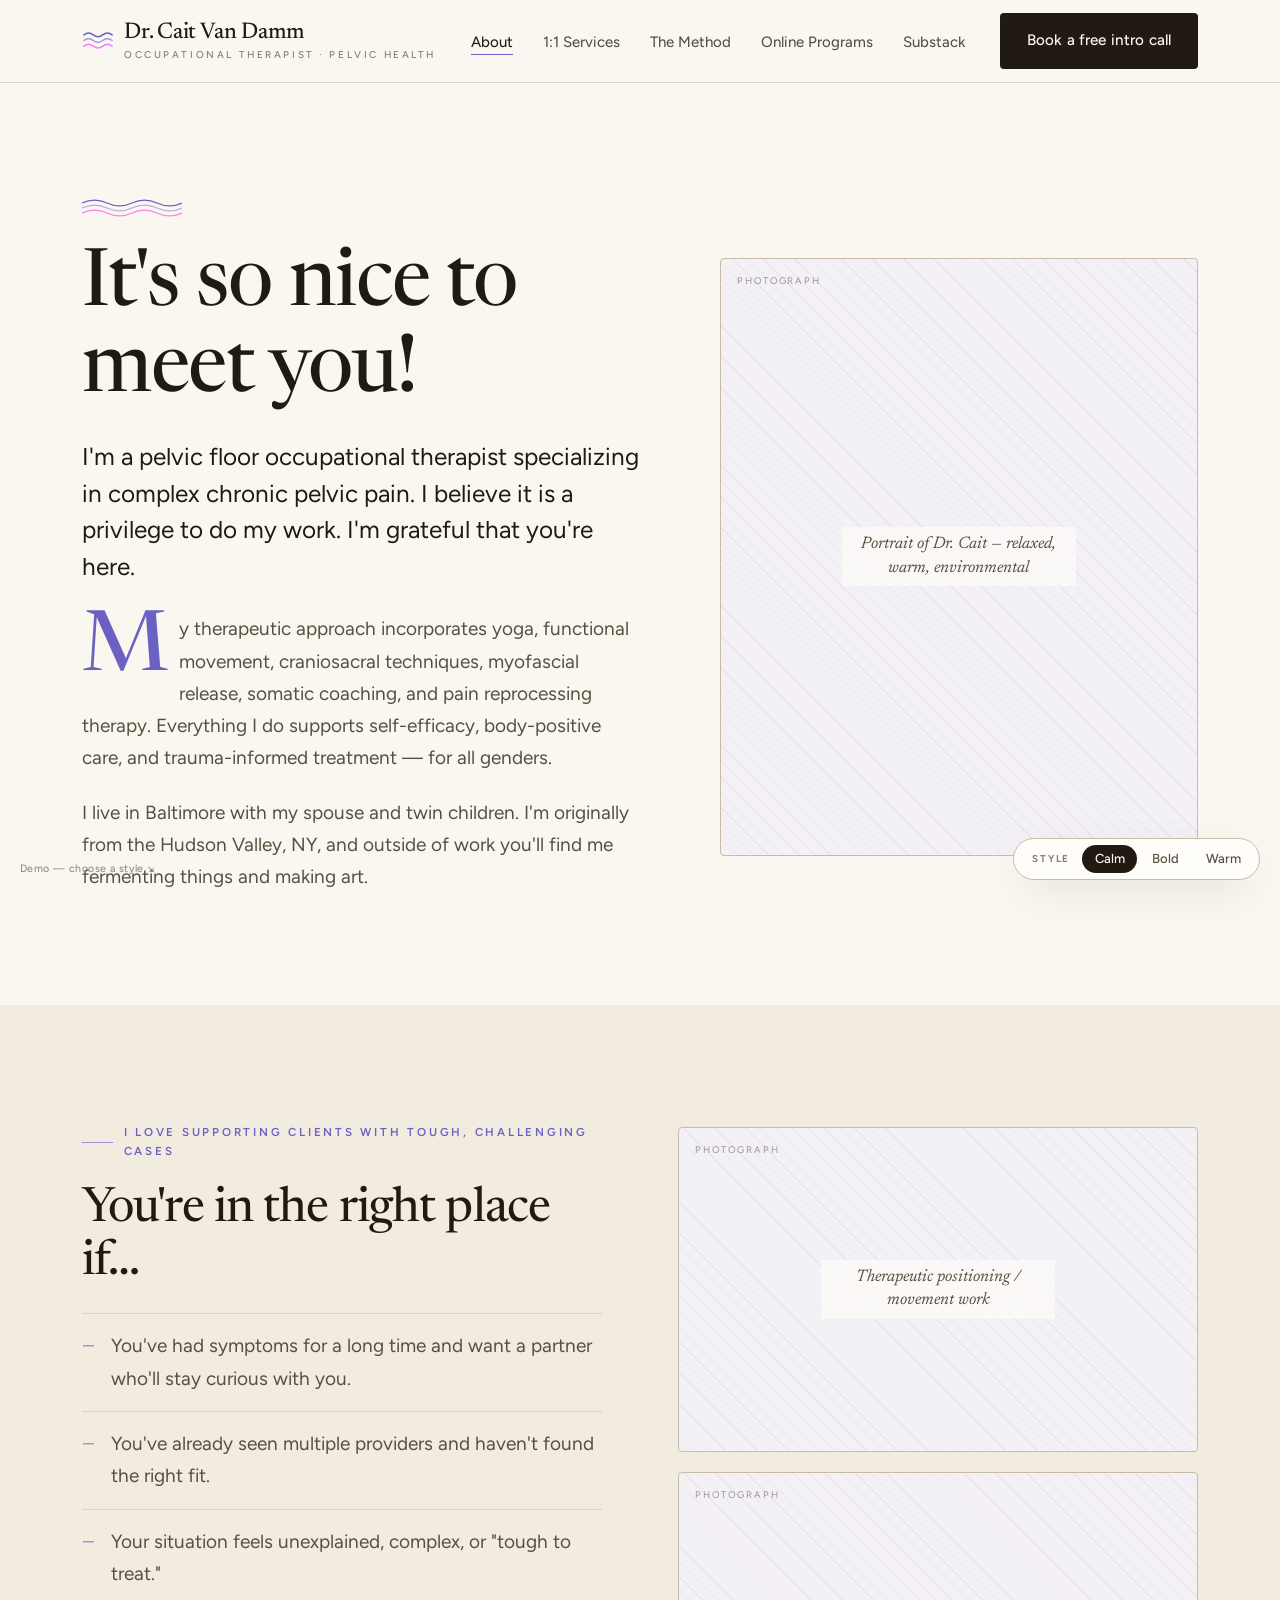
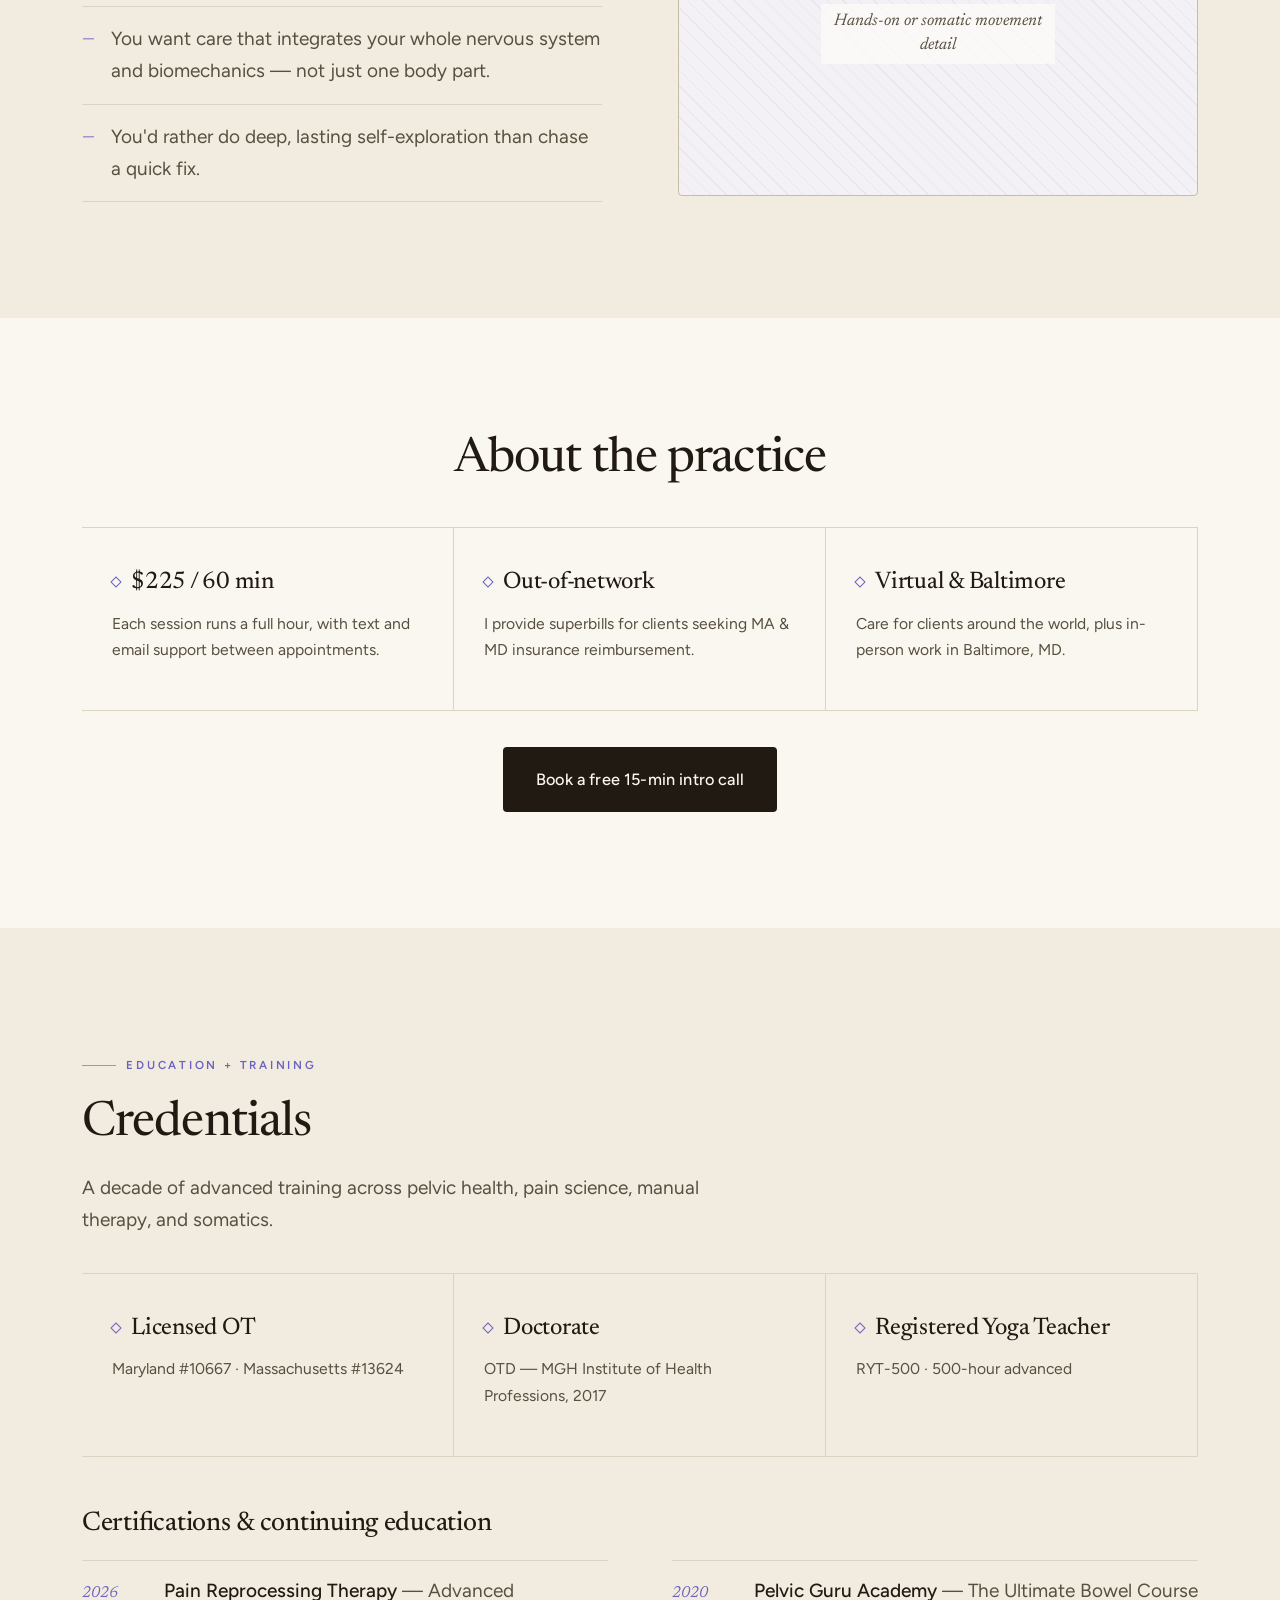
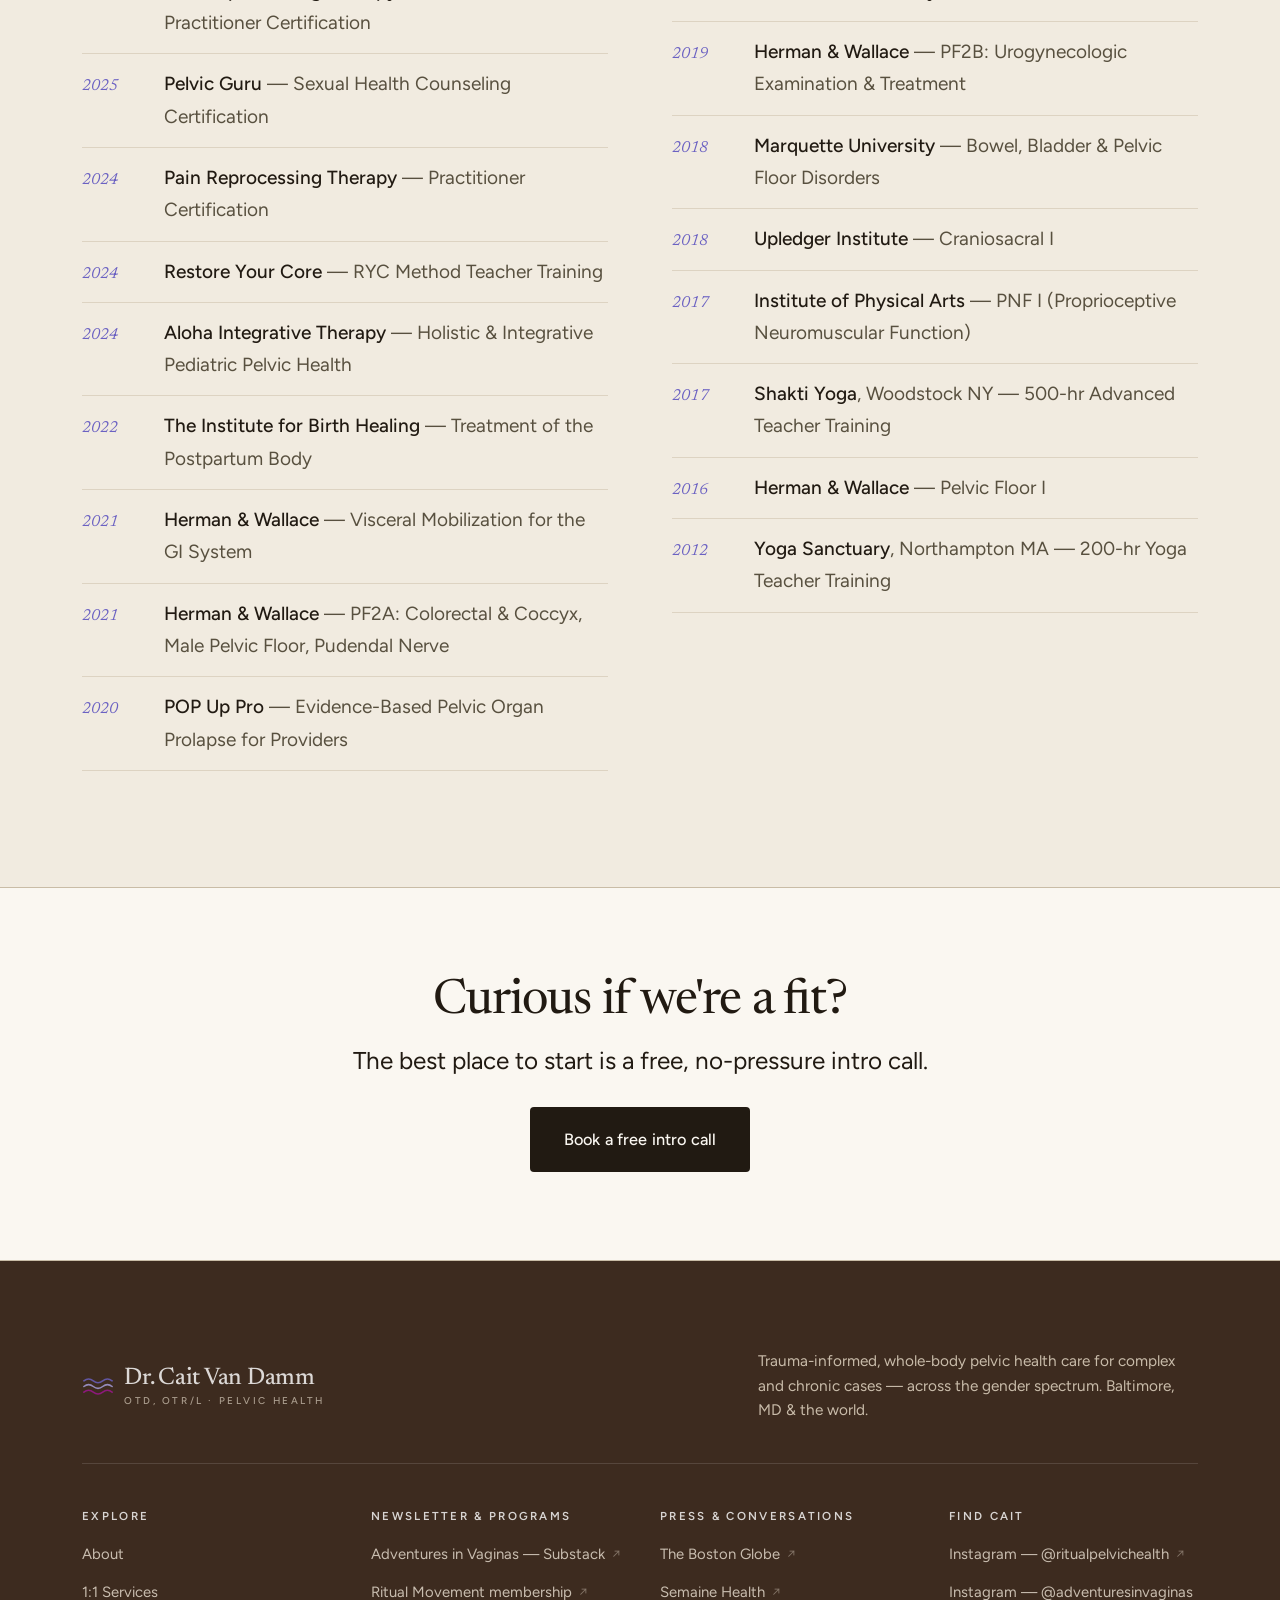
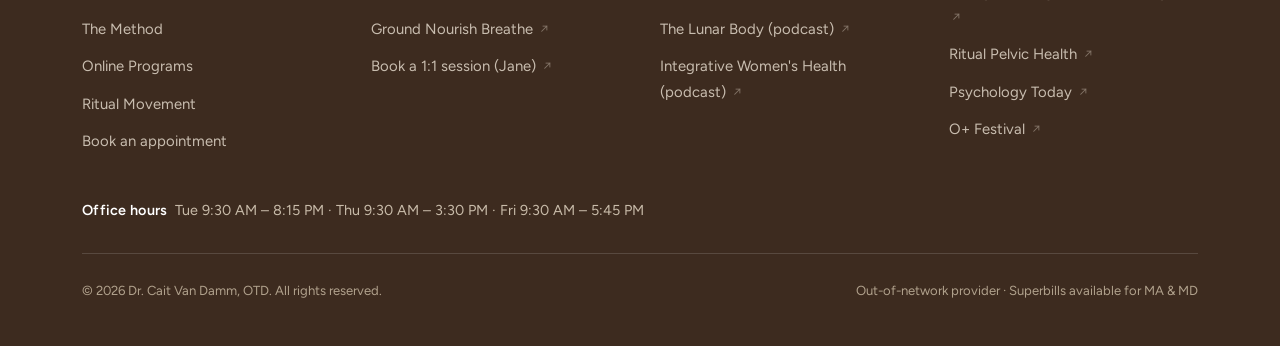
==== about.html @ 6af1cc9b "Press logos: drop tiles — transparent logos bare + bigger, bg logos as soft framed icons; crop IWHI " ====
<!doctype html>
<html lang="en">
<head>
<meta charset="utf-8" />
<meta name="viewport" content="width=device-width, initial-scale=1" />
<meta name="robots" content="noindex, nofollow" />
<title>About — Dr. Cait Van Damm, OT</title>
<meta name="description" content="Meet Dr. Cait Van Damm — a pelvic floor occupational therapist specializing in complex chronic pelvic pain. Education, training, credentials, and how she works." />
<link rel="preconnect" href="https://fonts.googleapis.com" />
<link rel="preconnect" href="https://fonts.gstatic.com" crossorigin />
<link href="https://fonts.googleapis.com/css2?family=Newsreader:ital,opsz,wght@0,6..72,400..600;1,6..72,400..500&family=Figtree:wght@400;500;600;700&display=swap" rel="stylesheet" />
<link rel="stylesheet" href="styles.css?v=20260611-8" />
<link rel="icon" href="mark.svg" type="image/svg+xml" />
<meta name="theme-color" content="#3115E5" />
<meta property="og:type" content="website" />
<meta property="og:site_name" content="Dr. Cait Van Damm, OT" />
<meta property="og:title" content="About — Dr. Cait Van Damm, OT" />
<meta property="og:description" content="Meet Dr. Cait Van Damm — a pelvic floor occupational therapist specializing in complex chronic pelvic pain. Education, training, credentials, and how she works." />
<meta name="twitter:card" content="summary" />
<meta name="twitter:title" content="About — Dr. Cait Van Damm, OT" />
<meta name="twitter:description" content="Meet Dr. Cait Van Damm — a pelvic floor occupational therapist specializing in complex chronic pelvic pain. Education, training, credentials, and how she works." />
</head>
<body data-theme="calm">

<header class="site-header">
  <div class="container">
    <nav class="nav" aria-label="Primary">
      <a class="brand" href="index.html"><svg class="brand-mark" viewBox="0 0 34 20" aria-hidden="true"><path d="M2 4 q5 -4 10 0 t10 0 t10 0" fill="none" stroke="var(--accent)" stroke-width="1.7" stroke-linecap="round"/><path d="M2 10 q5 -4 10 0 t10 0 t10 0" fill="none" stroke="var(--accent-soft)" stroke-width="1.7" stroke-linecap="round"/><path d="M2 16 q5 -4 10 0 t10 0 t10 0" fill="none" stroke="#ff00ff" stroke-opacity=".5" stroke-width="1.7" stroke-linecap="round"/></svg><span class="brand-text"><b>Dr. Cait Van Damm</b><span>Occupational Therapist · Pelvic Health</span></span></a>
      <ul class="nav-links">
        <li><a href="about.html" aria-current="page">About</a></li>
        <li><a href="services.html">1:1 Services</a></li>
        <li><a href="embodied-resilience.html">The Method</a></li>
        <li><a href="programs.html">Online Programs</a></li>
        <li><a href="https://pelvichealth.substack.com" target="_blank" rel="noopener">Substack</a></li>
      </ul>
      <div class="nav-cta"><a class="btn btn--primary" href="book.html">Book a free intro call</a></div>
      <button class="nav-toggle" aria-label="Menu" aria-expanded="false"><span></span><span></span><span></span></button>
    </nav>
  </div>
  <div class="mobile-menu"><ul>
    <li><a href="about.html">About</a></li>
    <li><a href="services.html">1:1 Services</a></li>
    <li><a href="embodied-resilience.html">The Method</a></li>
    <li><a href="programs.html">Online Programs</a></li>
    <li><a href="ritual-movement.html">Ritual Movement</a></li>
    <li><a href="https://pelvichealth.substack.com" target="_blank" rel="noopener">Adventures in Vaginas</a></li>
  </ul><a class="btn btn--primary" href="book.html">Book a free intro call</a></div>
</header>

<!-- INTRO -->
<section class="hero">
  <div class="container hero-grid">
    <div class="reveal in">
      <svg class="wave" viewBox="0 0 120 24" aria-hidden="true">
        <path class="w1" d="M0 6 q15 -7 30 0 t30 0 t30 0 t30 0"/>
        <path class="w2" d="M0 12 q15 -7 30 0 t30 0 t30 0 t30 0"/>
        <path class="w3" d="M0 18 q15 -7 30 0 t30 0 t30 0 t30 0"/>
      </svg>
      <h1>It's so nice to meet you!</h1>
      <p class="lead">I'm a pelvic floor occupational therapist specializing in complex chronic pelvic pain. I believe it is a privilege to do my work. I'm grateful that you're here.</p>
      <p class="dropcap">My therapeutic approach incorporates yoga, functional movement, craniosacral techniques, myofascial release, somatic coaching, and pain reprocessing therapy. Everything I do supports self-efficacy, body-positive care, and trauma-informed treatment — for all genders.</p>
      <p>I live in Baltimore with my spouse and twin children. I'm originally from the Hudson Valley, NY, and outside of work you'll find me fermenting things and making art.</p>
    </div>
    <div class="reveal in"><div class="ph ph--portrait"><span>Portrait of Dr. Cait — relaxed, warm, environmental</span></div></div>
  </div>
</section>

<!-- RIGHT PLACE IF -->
<section class="section section--alt">
  <div class="container split">
    <div class="reveal">
      <p class="eyebrow">I love supporting clients with tough, challenging cases</p>
      <h2>You're in the right place if…</h2>
      <ul class="checklist" style="margin-top:24px">
        <li>You've had symptoms for a long time and want a partner who'll stay curious with you.</li>
        <li>You've already seen multiple providers and haven't found the right fit.</li>
        <li>Your situation feels unexplained, complex, or "tough to treat."</li>
        <li>You want care that integrates your whole nervous system and biomechanics — not just one body part.</li>
        <li>You'd rather do deep, lasting self-exploration than chase a quick fix.</li>
      </ul>
    </div>
    <div class="reveal" style="display:grid;gap:20px">
      <div class="split-media"><div class="ph ph--wide"><span>Therapeutic positioning / movement work</span></div></div>
      <div class="split-media"><div class="ph ph--wide"><span>Hands-on or somatic movement detail</span></div></div>
    </div>
  </div>
</section>

<!-- PRACTICE DETAILS -->
<section class="section">
  <div class="container">
    <div class="center reveal"><h2>About the practice</h2></div>
    <div class="detail-band" style="margin-top:40px">
      <div class="item reveal"><b>$225 / 60 min</b><p>Each session runs a full hour, with text and email support between appointments.</p></div>
      <div class="item reveal"><b>Out-of-network</b><p>I provide superbills for clients seeking MA &amp; MD insurance reimbursement.</p></div>
      <div class="item reveal"><b>Virtual &amp; Baltimore</b><p>Care for clients around the world, plus in-person work in Baltimore, MD.</p></div>
    </div>
    <div class="center" style="margin-top:36px">
      <a class="btn btn--primary btn--lg" href="book.html">Book a free 15-min intro call</a>
    </div>
  </div>
</section>

<!-- CREDENTIALS -->
<section class="section section--alt">
  <div class="container">
    <div class="reveal" style="max-width:680px;margin-bottom:36px">
      <p class="eyebrow">Education + Training</p>
      <h2>Credentials</h2>
      <p class="measure">A decade of advanced training across pelvic health, pain science, manual therapy, and somatics.</p>
    </div>
    <div class="detail-band reveal" style="margin-bottom:52px">
      <div class="item"><b>Licensed OT</b><p>Maryland #10667 · Massachusetts #13624</p></div>
      <div class="item"><b>Doctorate</b><p>OTD — MGH Institute of Health Professions, 2017</p></div>
      <div class="item"><b>Registered Yoga Teacher</b><p>RYT-500 · 500-hour advanced</p></div>
    </div>
    <h3 class="reveal" style="margin-bottom:22px">Certifications &amp; continuing education</h3>
    <div class="creds-grid reveal">
      <ul class="creds">
        <li><span class="yr">2026</span> <span><b>Pain Reprocessing Therapy</b> — Advanced Practitioner Certification</span></li>
        <li><span class="yr">2025</span> <span><b>Pelvic Guru</b> — Sexual Health Counseling Certification</span></li>
        <li><span class="yr">2024</span> <span><b>Pain Reprocessing Therapy</b> — Practitioner Certification</span></li>
        <li><span class="yr">2024</span> <span><b>Restore Your Core</b> — RYC Method Teacher Training</span></li>
        <li><span class="yr">2024</span> <span><b>Aloha Integrative Therapy</b> — Holistic &amp; Integrative Pediatric Pelvic Health</span></li>
        <li><span class="yr">2022</span> <span><b>The Institute for Birth Healing</b> — Treatment of the Postpartum Body</span></li>
        <li><span class="yr">2021</span> <span><b>Herman &amp; Wallace</b> — Visceral Mobilization for the GI System</span></li>
        <li><span class="yr">2021</span> <span><b>Herman &amp; Wallace</b> — PF2A: Colorectal &amp; Coccyx, Male Pelvic Floor, Pudendal Nerve</span></li>
        <li><span class="yr">2020</span> <span><b>POP Up Pro</b> — Evidence-Based Pelvic Organ Prolapse for Providers</span></li>
      </ul>
      <ul class="creds">
        <li><span class="yr">2020</span> <span><b>Pelvic Guru Academy</b> — The Ultimate Bowel Course</span></li>
        <li><span class="yr">2019</span> <span><b>Herman &amp; Wallace</b> — PF2B: Urogynecologic Examination &amp; Treatment</span></li>
        <li><span class="yr">2018</span> <span><b>Marquette University</b> — Bowel, Bladder &amp; Pelvic Floor Disorders</span></li>
        <li><span class="yr">2018</span> <span><b>Upledger Institute</b> — Craniosacral I</span></li>
        <li><span class="yr">2017</span> <span><b>Institute of Physical Arts</b> — PNF I (Proprioceptive Neuromuscular Function)</span></li>
        <li><span class="yr">2017</span> <span><b>Shakti Yoga</b>, Woodstock NY — 500-hr Advanced Teacher Training</span></li>
        <li><span class="yr">2016</span> <span><b>Herman &amp; Wallace</b> — Pelvic Floor I</span></li>
        <li><span class="yr">2012</span> <span><b>Yoga Sanctuary</b>, Northampton MA — 200-hr Yoga Teacher Training</span></li>
      </ul>
    </div>
  </div>
</section>

<section class="cta-band reveal">
  <div class="container center">
    <h2>Curious if we're a fit?</h2>
    <p class="lead measure" style="margin-inline:auto">The best place to start is a free, no-pressure intro call.</p>
    <div class="btn-row" style="justify-content:center;margin-top:8px"><a class="btn btn--primary btn--lg" href="book.html">Book a free intro call</a></div>
  </div>
</section>

<footer class="site-footer">
  <div class="container">
    <div class="footer-head">
      <a class="brand" href="index.html"><svg class="brand-mark" viewBox="0 0 34 20" aria-hidden="true"><path d="M2 4 q5 -4 10 0 t10 0 t10 0" fill="none" stroke="var(--accent)" stroke-width="1.7" stroke-linecap="round"/><path d="M2 10 q5 -4 10 0 t10 0 t10 0" fill="none" stroke="var(--accent-soft)" stroke-width="1.7" stroke-linecap="round"/><path d="M2 16 q5 -4 10 0 t10 0 t10 0" fill="none" stroke="#ff00ff" stroke-opacity=".5" stroke-width="1.7" stroke-linecap="round"/></svg><span class="brand-text"><b>Dr. Cait Van Damm</b><span>OTD, OTR/L · Pelvic Health</span></span></a>
      <p class="footer-tag">Trauma-informed, whole-body pelvic health care for complex and chronic cases — across the gender spectrum. Baltimore, MD &amp; the world.</p>
    </div>
    <div class="footer-links">
      <div>
        <h4>Explore</h4>
        <ul>
          <li><a href="about.html">About</a></li>
          <li><a href="services.html">1:1 Services</a></li>
          <li><a href="embodied-resilience.html">The Method</a></li>
          <li><a href="programs.html">Online Programs</a></li>
          <li><a href="ritual-movement.html">Ritual Movement</a></li>
          <li><a href="book.html">Book an appointment</a></li>
        </ul>
      </div>
      <div>
        <h4>Newsletter &amp; Programs</h4>
        <ul>
          <li><a href="https://pelvichealth.substack.com" target="_blank" rel="noopener">Adventures in Vaginas — Substack <span class="ext">&#8599;</span></a></li>
          <li><a href="https://tidal-work.vercel.app" target="_blank" rel="noopener">Ritual Movement membership <span class="ext">&#8599;</span></a></li>
          <li><a href="https://community.groundnourishbreathe.com" target="_blank" rel="noopener">Ground Nourish Breathe <span class="ext">&#8599;</span></a></li>
          <li><a href="https://ritualpelvichealth.janeapp.com" target="_blank" rel="noopener">Book a 1:1 session (Jane) <span class="ext">&#8599;</span></a></li>
        </ul>
      </div>
      <div>
        <h4>Press &amp; Conversations</h4>
        <ul>
          <li><a href="https://www.bostonglobe.com/2023/08/11/lifestyle/leaking-secret-sometimes-its-hard-be-woman/" target="_blank" rel="noopener">The Boston Globe <span class="ext">&#8599;</span></a></li>
          <li><a href="https://www.semainehealth.com/blogs/science/tete-a-tete-with-dr-cait-van-damm" target="_blank" rel="noopener">Semaine Health <span class="ext">&#8599;</span></a></li>
          <li><a href="https://podcasts.apple.com/us/podcast/pelvic-health-with-dr-cait-van-damm/id1547996664?i=1000583938826" target="_blank" rel="noopener">The Lunar Body (podcast) <span class="ext">&#8599;</span></a></li>
          <li><a href="https://integrativewomenshealthinstitute.com/what-gets-missed-for-chronic-illness-healing-how-simple-unsexy-tools-create-sustainable-recovery-with-robin-randisi-cait-van-damm/" target="_blank" rel="noopener">Integrative Women&#39;s Health (podcast) <span class="ext">&#8599;</span></a></li>
        </ul>
      </div>
      <div>
        <h4>Find Cait</h4>
        <ul>
          <li><a href="https://www.instagram.com/ritualpelvichealth/" target="_blank" rel="noopener">Instagram — @ritualpelvichealth <span class="ext">&#8599;</span></a></li>
          <li><a href="https://instagram.com/adventuresinvaginas/" target="_blank" rel="noopener">Instagram — @adventuresinvaginas <span class="ext">&#8599;</span></a></li>
          <li><a href="https://www.ritualpelvichealth.com" target="_blank" rel="noopener">Ritual Pelvic Health <span class="ext">&#8599;</span></a></li>
          <li><a href="https://www.psychologytoday.com/us/therapists/cait-van-damm-baltimore-md/1573245" target="_blank" rel="noopener">Psychology Today <span class="ext">&#8599;</span></a></li>
          <li><a href="https://opositivefestival.org/alumnus/cait-van-damm/" target="_blank" rel="noopener">O+ Festival <span class="ext">&#8599;</span></a></li>
        </ul>
      </div>
    </div>
    <div class="footer-meta">
      <span><b>Office hours</b> &nbsp;Tue 9:30 AM – 8:15 PM · Thu 9:30 AM – 3:30 PM · Fri 9:30 AM – 5:45 PM</span>
    </div>
    <div class="footer-bottom">
      <span>© 2026 Dr. Cait Van Damm, OTD. All rights reserved.</span>
      <span>Out-of-network provider · Superbills available for MA &amp; MD</span>
    </div>
  </div>
</footer>


<div class="stamp">Demo — choose a style ↘</div>
<script src="app.js"></script>
</body>
</html>
---- styles.css ----
@charset "UTF-8";
/* ============================================================================
   Dr. Cait Van Damm — site styles
   Design intent: editorial, earnest, hand-set. Print-magazine bones, not a SaaS
   template. Lots of air, hairline rules, real type, restrained color. Newsreader
   (display) + Figtree (text). Photography is treated as photography, not chrome.
   Three considered directions via body[data-theme="calm|bold|warm"].
   ========================================================================== */

/* ---- Tokens (default = CALM) -------------------------------------------- */
:root {
  --cream:      #FAF7F1;
  --cream-2:    #F1EBE0;
  --sand:       #EDE8DF;
  --taupe:      #C4B8A8;
  --stone:      #8C7D6E;
  --bark:       #3D2B1F;
  --ink:        #211a12;
  --periwinkle: #A8A0DE;
  --indigo:     #3115E5;
  --sage:       #8E998E;

  --bg:          var(--cream);
  --bg-alt:      var(--cream-2);
  --surface:     #FFFDFA;
  --text:        var(--ink);
  --text-soft:   #58503f;
  --line:        #DDD3C2;       /* hairline */
  --line-strong: #C9BCA6;
  --accent:      #6B61C2;       /* periwinkle, darkened for type contrast */
  --accent-soft: var(--periwinkle);
  --primary:     var(--ink);    /* buttons are quiet ink, not loud brand color */
  --primary-ink: #FAF7F1;

  --serif: "Newsreader", Georgia, "Times New Roman", serif;
  --sans:  "Figtree", -apple-system, BlinkMacSystemFont, "Segoe UI", sans-serif;

  --maxw:        1180px;
  --measure:     66ch;
  --radius:      4px;            /* restrained, not bubbly */
  --section-pad: 116px;
  --hero-wt:     430;
}

/* ---- BOLD: indigo, confident, architectural ----------------------------- */
body[data-theme="bold"] {
  --bg:          #FCFBFF;
  --bg-alt:      #ECE9FA;
  --surface:     #FFFFFF;
  --text:        #15102E;
  --text-soft:   #443E66;
  --line:        #D8D3F0;
  --line-strong: #BfB8E8;
  --accent:      var(--indigo);
  --accent-soft: var(--periwinkle);
  --primary:     var(--indigo);
  --primary-ink: #FFFFFF;
  --radius:      2px;
  --hero-wt:     520;
  --section-pad: 124px;
}

/* ---- WARM: clay + sand, soft, handmade ---------------------------------- */
body[data-theme="warm"] {
  --bg:          #F4EDE1;
  --bg-alt:      #EBE0CE;
  --surface:     #FBF6EC;
  --text:        #2C2013;
  --text-soft:   #6A5A45;
  --line:        #DFD0B6;
  --line-strong: #CDB893;
  --accent:      #A65A28;       /* terracotta */
  --accent-soft: #C98A52;
  --primary:     var(--bark);
  --primary-ink: #FBF3E6;
  --radius:      10px;
  --hero-wt:     430;
  --section-pad: 108px;
}

/* ---- Base --------------------------------------------------------------- */
*, *::before, *::after { box-sizing: border-box; }
html { -webkit-text-size-adjust: 100%; scroll-behavior: smooth; }
body {
  margin: 0;
  font-family: var(--sans);
  color: var(--text);
  background: var(--bg);
  font-size: 19px;
  line-height: 1.7;
  font-weight: 400;
  -webkit-font-smoothing: antialiased;
  text-rendering: optimizeLegibility;
  font-feature-settings: "kern" 1, "liga" 1;
  transition: background .5s ease, color .5s ease;
}
img { max-width: 100%; display: block; }
a { color: inherit; }
::selection { background: var(--accent-soft); color: #1a1208; }

h1, h2, h3, h4 {
  font-family: var(--serif);
  font-weight: var(--hero-wt);
  line-height: 1.08;
  letter-spacing: -.018em;
  margin: 0 0 .45em;
  color: var(--text);
  font-optical-sizing: auto;
}
h1 { font-size: clamp(2.7rem, 6.2vw, 5rem); }
h2 { font-size: clamp(2rem, 3.8vw, 3.1rem); }
h3 { font-size: clamp(1.35rem, 2.1vw, 1.7rem); font-weight: 460; letter-spacing: -.01em; }
p { margin: 0 0 1.15em; color: var(--text-soft); }
strong { font-weight: 600; color: var(--text); }
em { font-style: italic; }

.container { max-width: var(--maxw); margin: 0 auto; padding: 0 32px; }
.container--narrow { max-width: 880px; }
.section { padding: var(--section-pad) 0; }
.section--alt { background: var(--bg-alt); }
.section--hairline { border-top: 1px solid var(--line); }
.lead { font-size: clamp(1.25rem, 1.9vw, 1.55rem); line-height: 1.5; color: var(--text); font-weight: 400; }
.lead--serif { font-family: var(--serif); font-weight: 420; letter-spacing: -.01em; }
.measure { max-width: var(--measure); }
.center { text-align: center; }
.center .measure, .measure.mx { margin-left: auto; margin-right: auto; }

/* ---- Editorial eyebrow: small caps + leading rule ----------------------- */
.eyebrow {
  font-family: var(--sans);
  font-size: .72rem;
  font-weight: 600;
  letter-spacing: .24em;
  text-transform: uppercase;
  color: var(--accent);
  display: inline-flex;
  align-items: center;
  gap: .9em;
  margin: 0 0 1.4rem;
}
.eyebrow::before { content: ""; width: 34px; height: 1px; background: currentColor; opacity: .65; }
.center .eyebrow { justify-content: center; }

/* ---- Section index number (01 / 02) ------------------------------------- */
.idx { font-family: var(--serif); font-style: italic; font-size: 1.05rem; color: var(--accent); letter-spacing: 0; }

/* ---- Links + buttons (text-forward, considered) ------------------------- */
.link-arrow {
  display: inline-flex; align-items: baseline; gap: .45em;
  font-family: var(--sans); font-weight: 500; font-size: 1rem;
  color: var(--text); text-decoration: none;
  border-bottom: 1px solid var(--line-strong);
  padding-bottom: 2px; transition: border-color .25s ease, color .25s ease, gap .25s ease;
}
.link-arrow:hover { color: var(--accent); border-color: var(--accent); gap: .7em; }
.link-arrow .ar { font-family: var(--serif); }

.btn {
  display: inline-flex; align-items: center; gap: .6em;
  font-family: var(--sans); font-weight: 500; font-size: .95rem;
  letter-spacing: .01em;
  padding: .95em 1.7em; border-radius: var(--radius);
  border: 1px solid transparent; cursor: pointer; text-decoration: none;
  transition: background .25s ease, color .25s ease, border-color .25s ease, transform .25s ease;
}
.btn--primary { background: var(--primary); color: var(--primary-ink); }
.btn--primary:hover { transform: translateY(-1px); background: color-mix(in srgb, var(--primary) 88%, #000); }
.btn--ghost { background: transparent; color: var(--text); border-color: var(--line-strong); }
.btn--ghost:hover { border-color: var(--text); }
.btn--lg { font-size: 1.02rem; padding: 1.08em 2em; }
.btn-row { display: flex; flex-wrap: wrap; gap: 22px; align-items: center; }

/* ---- Header / nav ------------------------------------------------------- */
.site-header { position: sticky; top: 0; z-index: 50; background: color-mix(in srgb, var(--bg) 90%, transparent); backdrop-filter: saturate(1.2) blur(12px); border-bottom: 1px solid var(--line); }
.nav { display: flex; align-items: center; justify-content: space-between; height: 82px; }
.brand { display: flex; align-items: center; gap: 10px; line-height: 1; text-decoration: none; color: var(--text); }
.brand-mark { width: 32px; height: 19px; flex: none; }
.brand-text { display: flex; flex-direction: column; line-height: 1; }
.brand-text b { font-family: var(--serif); font-size: 1.42rem; font-weight: 480; letter-spacing: -.01em; }
.brand-text > span { font-size: .62rem; letter-spacing: .26em; text-transform: uppercase; color: var(--stone); margin-top: 6px; font-weight: 500; }
.nav-links { display: flex; align-items: center; gap: 30px; list-style: none; margin: 0; padding: 0; }
.nav-links a { text-decoration: none; font-size: .94rem; font-weight: 450; color: var(--text-soft); transition: color .2s ease; white-space: nowrap; padding-bottom: 3px; border-bottom: 1px solid transparent; }
.nav-links a:hover { color: var(--text); }
.nav-links a[aria-current="page"] { color: var(--text); border-color: var(--accent); }
.nav-cta { display: flex; align-items: center; gap: 16px; }
.nav-toggle { display: none; background: none; border: 0; cursor: pointer; padding: 8px; }
.nav-toggle span { display: block; width: 24px; height: 1.5px; background: var(--text); margin: 6px 0; transition: .25s; }

/* ---- Hero --------------------------------------------------------------- */
.hero { padding: clamp(56px, 9vw, 120px) 0 clamp(48px, 7vw, 96px); }
.hero-grid { display: grid; grid-template-columns: 1.08fr .92fr; gap: clamp(40px, 6vw, 88px); align-items: center; }
.hero h1 { margin-bottom: .3em; }
.hero h1 em { color: var(--accent); }
.hero .lead { max-width: 42ch; }
.hero-rule { width: 56px; height: 1px; background: var(--line-strong); margin: 0 0 30px; }

/* ---- Photography treatment (NOT a gradient chip) ------------------------ */
.figure { margin: 0; }
.figure figcaption { font-family: var(--sans); font-size: .78rem; letter-spacing: .04em; color: var(--stone); margin-top: 12px; display: flex; gap: .6em; align-items: baseline; }
.figure figcaption::before { content: "\2191"; color: var(--accent); }
.ph {
  position: relative; display: grid; place-items: center; text-align: center;
  padding: 40px; min-height: 200px; overflow: hidden;
  background-color: color-mix(in srgb, var(--accent-soft) 14%, var(--surface));
  background-image: repeating-linear-gradient(45deg, color-mix(in srgb, var(--text) 5%, transparent) 0 1px, transparent 1px 11px);
  border: 1px solid var(--line-strong);
  border-radius: var(--radius);
}
.ph::after { content: "Photograph"; position: absolute; top: 14px; left: 16px; font-size: .6rem; letter-spacing: .2em; text-transform: uppercase; color: color-mix(in srgb, var(--text) 42%, transparent); }
.ph span { font-family: var(--serif); font-style: italic; font-size: 1.05rem; line-height: 1.4; color: var(--text-soft); max-width: 26ch; background: color-mix(in srgb, var(--surface) 70%, transparent); padding: 6px 10px; }
.ph--portrait { aspect-ratio: 4/5; }
.ph--tall { aspect-ratio: 3/4; }
.ph--wide { aspect-ratio: 16/10; }
.ph--bleed { aspect-ratio: 21/9; min-height: 240px; }
.ph--square { aspect-ratio: 1/1; }

/* ---- Editorial index (the three branches as a numbered list) ------------ */
.index { border-top: 1px solid var(--line); margin-top: 8px; }
.index-row {
  display: grid; grid-template-columns: 4rem 1.1fr 1.3fr auto; gap: clamp(20px, 4vw, 56px);
  align-items: baseline; padding: 40px 4px; border-bottom: 1px solid var(--line);
  text-decoration: none; color: var(--text); transition: background .3s ease, padding .3s ease;
}
.index-row:hover { background: color-mix(in srgb, var(--accent-soft) 9%, transparent); }
.index-row .n { font-family: var(--serif); font-style: italic; font-size: 1.6rem; color: var(--accent); }
.index-row h3 { margin: 0; }
.index-row p { margin: 0; font-size: 1rem; }
.index-row .go { font-family: var(--serif); font-size: 1.6rem; color: var(--accent); justify-self: end; transition: transform .3s ease; }
.index-row:hover .go { transform: translateX(6px); }

/* ---- Generic cards (used sparingly) ------------------------------------- */
.cards { display: grid; gap: 1px; background: var(--line); border: 1px solid var(--line); border-radius: var(--radius); overflow: hidden; }
.cards--3 { grid-template-columns: repeat(3, 1fr); }
.cards--2 { grid-template-columns: repeat(2, 1fr); }
.card { background: var(--surface); padding: 38px 34px; display: flex; flex-direction: column; }
.card h3 { margin-bottom: .4em; }
.card .price { font-family: var(--serif); font-size: 1.7rem; color: var(--text); margin: 0 0 14px; letter-spacing: -.01em; }
.card .price small { font-family: var(--sans); font-size: .85rem; color: var(--text-soft); font-weight: 500; letter-spacing: .02em; }
.card p { flex: 1; font-size: 1rem; }
.card .link-arrow, .card .btn { margin-top: 20px; align-self: flex-start; }
.card .kicker { font-family: var(--sans); font-size: .72rem; letter-spacing: .2em; text-transform: uppercase; color: var(--accent); margin-bottom: 18px; }

/* Free-standing card (pricing, hours) */
.panel { background: var(--surface); border: 1px solid var(--line-strong); border-radius: var(--radius); padding: 40px; }

/* ---- Split feature ------------------------------------------------------ */
.split { display: grid; grid-template-columns: 1fr 1fr; gap: clamp(36px, 6vw, 80px); align-items: center; }
.split--text-led { grid-template-columns: 1.05fr .95fr; }
.split--flip .split-media { order: -1; }

/* ---- Drop cap ----------------------------------------------------------- */
.dropcap::first-letter { font-family: var(--serif); font-size: 4.4em; line-height: .78; float: left; padding: .06em .12em .02em 0; color: var(--accent); font-weight: 460; }

/* ---- Lists -------------------------------------------------------------- */
.checklist { list-style: none; margin: 0; padding: 0; display: grid; gap: 0; }
.checklist li { display: grid; grid-template-columns: auto 1fr; gap: 16px; align-items: start; color: var(--text-soft); padding: 16px 0; border-bottom: 1px solid var(--line); }
.checklist li:first-child { border-top: 1px solid var(--line); }
.checklist li::before { content: "\2014"; color: var(--accent); font-family: var(--serif); }
.taglist { display: flex; flex-wrap: wrap; gap: 0; list-style: none; padding: 0; margin: 22px 0 0; }
.taglist li { font-size: .92rem; color: var(--text-soft); padding: .35em 1em .35em 0; margin-right: 1em; border-right: 1px solid var(--line-strong); line-height: 1.2; }
.taglist li:last-child { border-right: 0; }

/* ---- Credentials list (dated) ------------------------------------------- */
.creds { list-style: none; margin: 0; padding: 0; border-top: 1px solid var(--line); }
.creds li { display: grid; grid-template-columns: 64px 1fr; gap: 18px; padding: 14px 0; border-bottom: 1px solid var(--line); align-items: baseline; color: var(--text-soft); }
.creds .yr { font-family: var(--serif); font-style: italic; font-size: 1rem; color: var(--accent); }
.creds b { color: var(--text); font-weight: 500; }
.creds-grid { display: grid; grid-template-columns: 1fr 1fr; gap: 0 clamp(36px, 5vw, 72px); }
@media (max-width: 760px) { .creds-grid { grid-template-columns: 1fr; } .creds-grid .creds + .creds { border-top: 0; } }

/* ---- Pull quote / testimonial ------------------------------------------- */
.quote { padding: 8px 0; }
.quote p { font-family: var(--serif); font-style: italic; font-size: clamp(1.3rem, 2.2vw, 1.7rem); line-height: 1.45; color: var(--text); margin: 0 0 18px; letter-spacing: -.01em; }
.quote p::before { content: "\201C"; }
.quote p::after { content: "\201D"; }
.quote cite { font-style: normal; font-family: var(--sans); font-weight: 500; font-size: .85rem; letter-spacing: .06em; text-transform: uppercase; color: var(--stone); }
.quotes-grid { display: grid; grid-template-columns: 1fr 1fr; gap: 56px 64px; }
.quotes-grid .quote { border-top: 1px solid var(--line); padding-top: 28px; }

/* ---- FAQ ---------------------------------------------------------------- */
.faq { max-width: 820px; margin: 0 auto; border-top: 1px solid var(--line-strong); }
.faq details { border-bottom: 1px solid var(--line); }
.faq summary { cursor: pointer; list-style: none; padding: 28px 4px; font-family: var(--serif); font-size: clamp(1.25rem, 2vw, 1.5rem); font-weight: 440; letter-spacing: -.01em; display: flex; justify-content: space-between; align-items: baseline; gap: 24px; color: var(--text); }
.faq summary::-webkit-details-marker { display: none; }
.faq summary::after { content: "\FF0B"; font-family: var(--sans); font-weight: 300; font-size: 1.3rem; color: var(--accent); transition: transform .3s; }
.faq details[open] summary::after { transform: rotate(45deg); }
.faq .faq-body { padding: 0 4px 30px; color: var(--text-soft); max-width: 64ch; }

/* ---- Featured in (editorial press line) --------------------------------- */
.featured { display: flex; flex-wrap: wrap; align-items: baseline; justify-content: center; gap: 6px 0; }
.lg { color: var(--text); opacity: .68; text-decoration: none; line-height: 1; display: inline-block;
      padding: 0 clamp(22px, 3.2vw, 46px); border-right: 1px solid var(--line-strong);
      transition: opacity .25s ease, color .25s ease; }
.lg:hover { opacity: 1; color: var(--accent); }
.featured > :last-child { border-right: 0; }
/* recognizable wordmark treatments per outlet */
.lg-elle    { font-family: var(--serif); font-weight: 600; font-size: clamp(1.7rem, 3vw, 2.5rem); letter-spacing: .1em; text-transform: uppercase; transform: scaleY(1.16); transform-origin: center; }
.lg-globe   { font-family: var(--serif); font-weight: 500; font-size: clamp(1.2rem, 2.1vw, 1.65rem); letter-spacing: -.005em; }
.lg-globe i { font-style: italic; font-weight: 420; }
.lg-lunar   { font-family: var(--serif); font-style: italic; font-weight: 430; font-size: clamp(1.2rem, 2vw, 1.6rem); }
.lg-semaine { font-family: var(--serif); font-weight: 440; font-size: clamp(1.05rem, 1.9vw, 1.45rem); letter-spacing: .3em; text-transform: uppercase; }
.featured-note { font-size: .82rem; color: var(--stone); margin-top: 26px; }

/* ---- Press logos -------------------------------------------------------- */
/* transparent wordmarks lie bare on the page; logos with their own background
   get a soft, breathing icon frame. */
.logos { display: flex; flex-wrap: wrap; align-items: center; justify-content: center; gap: clamp(30px, 4.5vw, 62px); margin-top: 42px; }
.logos a, .logos > span { display: inline-flex; align-items: center; }
.logo-img { max-height: 56px; width: auto; max-width: 300px; object-fit: contain; display: block; transition: opacity .25s ease, border-color .25s ease; }
.logos a:hover .logo-img { opacity: .62; }
.logo-img--framed { max-height: none; height: 76px; max-width: 160px; padding: 7px; box-sizing: border-box;
                    background: #fff; border: 1px solid var(--line-strong); border-radius: 16px; }
.logos a:hover .logo-img--framed { opacity: 1; border-color: var(--accent); }
@media (max-width: 620px) { .logo-img { max-height: 42px; max-width: 200px; } .logo-img--framed { height: 64px; } }

/* ---- Press inlay (inset panel, itemized) -------------------------------- */
.inlay { background: var(--surface); border: 1px solid var(--line-strong); border-radius: var(--radius); padding: clamp(30px, 4.5vw, 58px); box-shadow: inset 0 1px 0 rgba(255,255,255,.4); }
.inlay > .eyebrow { margin-bottom: 1rem; }
.inlay h2 { margin-bottom: .15em; }
.press-list { list-style: none; margin: 30px 0 0; padding: 0; border-top: 1px solid var(--line); }
.press-list li { border-bottom: 1px solid var(--line); }
.press-row { display: grid; grid-template-columns: minmax(150px, .85fr) 1.7fr auto; gap: 10px 30px; align-items: baseline; padding: 22px 6px; text-decoration: none; color: var(--text); transition: background .25s ease; }
a.press-row:hover { background: color-mix(in srgb, var(--accent-soft) 9%, transparent); }
.press-row .po { font-family: var(--serif); font-weight: 500; font-size: 1.18rem; letter-spacing: -.005em; }
.press-row .po.is-elle { text-transform: uppercase; letter-spacing: .12em; font-weight: 600; }
.press-row .pt { font-family: var(--serif); font-style: italic; color: var(--text-soft); line-height: 1.4; }
.press-row .pk { justify-self: end; font-family: var(--sans); font-size: .7rem; letter-spacing: .16em; text-transform: uppercase; color: var(--accent); white-space: nowrap; }
.press-row--ph { opacity: .68; }
.press-row--ph .pk { color: var(--stone); }
@media (max-width: 760px) { .press-row { grid-template-columns: 1fr; gap: 4px; padding: 18px 4px; } .press-row .pk { justify-self: start; margin-top: 4px; } }

/* ---- Detail band (facts) ------------------------------------------------ */
.detail-band { display: grid; grid-template-columns: repeat(3, 1fr); gap: 0; border-top: 1px solid var(--line); }
.detail-band .item { padding: 34px 30px 34px 0; border-bottom: 1px solid var(--line); border-right: 1px solid var(--line); padding-left: 30px; }
.detail-band a.item { text-decoration: none; color: var(--text); transition: background .3s; }
.detail-band a.item:hover { background: color-mix(in srgb, var(--accent-soft) 9%, transparent); }
.detail-band .item b { font-family: var(--serif); font-weight: 460; font-size: 1.5rem; display: block; margin-bottom: 8px; letter-spacing: -.01em; }
.detail-band .item p { font-size: .98rem; margin: 0 0 12px; }

/* ---- Wave motif (calm waves, subtle) ------------------------------------ */
.wave { display: block; width: 100px; height: 20px; margin: 0 0 26px; }
.wave path { fill: none; stroke-width: 1.6; }
.wave .w1 { stroke: var(--accent); }
.wave .w2 { stroke: var(--accent-soft); opacity: .85; }
.wave .w3 { stroke: #ff00ff; opacity: .5; }     /* the one sanctioned magenta */
.center .wave { margin-left: auto; margin-right: auto; }

/* ---- Geometric shape icons (brand law: shapes/lines only, no pictographs) */
.shape-icon { width: 58px; height: 58px; margin: 0 0 24px; display: block; }
.shape-icon [stroke] { vector-effect: non-scaling-stroke; }
.shape-icon path, .shape-icon circle, .shape-icon rect, .shape-icon line { fill: none; stroke: var(--accent); stroke-width: 1.4; }

/* ---- Diamond marker on directory rows ----------------------------------- */
.detail-band .item b { display: flex; align-items: center; gap: 11px; }
.detail-band .item b::before { content: ""; width: 8px; height: 8px; flex: none; transform: rotate(45deg); border: 1.4px solid var(--accent); }

/* ---- Quiet CTA band (no loud filled block) ------------------------------ */
.cta-band { text-align: center; padding: clamp(48px, 7vw, 88px) 0; border-top: 1px solid var(--line-strong); border-bottom: 1px solid var(--line-strong); }
.cta-band h2 { margin-bottom: .3em; }

/* ---- Newsletter inline form --------------------------------------------- */
.subscribe { display: flex; gap: 12px; flex-wrap: wrap; max-width: 460px; }
.subscribe input { flex: 1; min-width: 200px; font-family: var(--sans); font-size: 1rem; padding: .9em 1.1em; border: 1px solid var(--line-strong); border-radius: var(--radius); background: var(--surface); color: var(--text); }
.subscribe input:focus { outline: none; border-color: var(--accent); }

/* ---- Footer (colophon) -------------------------------------------------- */
.site-footer { background: var(--bark); color: #E7DDCF; padding: 88px 0 44px; margin-top: 0; }
body[data-theme="bold"] .site-footer { background: #15102E; }
body[data-theme="warm"] .site-footer { background: #2C2013; }
.site-footer a { color: #E7DDCF; text-decoration: none; opacity: .82; transition: opacity .2s, color .2s; }
.site-footer a:hover { opacity: 1; color: var(--accent-soft); }
.footer-grid { display: grid; grid-template-columns: 1.5fr 1fr 1fr; gap: 48px; margin-bottom: 56px; }
.site-footer h4 { color: #fff; font-size: .72rem; font-family: var(--sans); font-weight: 600; letter-spacing: .2em; text-transform: uppercase; margin-bottom: 20px; opacity: .8; }
.site-footer ul { list-style: none; padding: 0; margin: 0; display: grid; gap: 12px; font-size: .96rem; }
.site-footer .brand-text b { color: #fff; font-size: 1.5rem; }
.site-footer .brand-text > span { color: var(--taupe); }
.footer-hours { font-size: .92rem; color: #C8BBA9; line-height: 1.7; }
/* expanded footer directory */
.footer-head { display: flex; flex-wrap: wrap; align-items: center; justify-content: space-between; gap: 20px 48px; padding-bottom: 40px; margin-bottom: 46px; border-bottom: 1px solid rgba(255,255,255,.13); }
.footer-tag { max-width: 44ch; color: #C8BBA9; font-size: .96rem; line-height: 1.6; margin: 0; }
.footer-links { display: grid; grid-template-columns: repeat(4, 1fr); gap: 36px 40px; margin-bottom: 44px; }
.footer-links ul { list-style: none; padding: 0; margin: 0; display: grid; gap: 12px; font-size: .93rem; }
.footer-links li .ext { font-size: .8em; opacity: .5; margin-left: .25em; white-space: nowrap; }
.footer-meta { display: flex; flex-wrap: wrap; gap: 6px 26px; align-items: center; padding-bottom: 30px; color: #C8BBA9; font-size: .9rem; }
.footer-meta b { color: #fff; font-weight: 600; letter-spacing: .02em; }
.footer-bottom { border-top: 1px solid rgba(255,255,255,.14); padding-top: 26px; display: flex; flex-wrap: wrap; justify-content: space-between; gap: 12px; font-size: .82rem; color: #B0A18C; }

/* ---- Theme switcher ----------------------------------------------------- */
.theme-switch { position: fixed; right: 20px; bottom: 20px; z-index: 80; background: var(--surface); border: 1px solid var(--line-strong); border-radius: 999px; box-shadow: 0 14px 40px -18px rgba(40,30,20,.5); padding: 6px; display: flex; gap: 2px; align-items: center; }
.theme-switch b { font-family: var(--sans); font-size: .62rem; letter-spacing: .18em; text-transform: uppercase; color: var(--stone); padding: 0 10px 0 12px; }
.theme-switch button { border: 0; background: transparent; cursor: pointer; font-family: var(--sans); font-size: .82rem; font-weight: 500; color: var(--text-soft); padding: .5em .95em; border-radius: 999px; transition: .25s; }
.theme-switch button[aria-pressed="true"] { background: var(--text); color: var(--bg); }

.stamp { position: fixed; left: 20px; bottom: 22px; z-index: 70; font-size: .66rem; letter-spacing: .04em; color: var(--stone); pointer-events: none; }

/* ---- Reveal ------------------------------------------------------------- */
.reveal { opacity: 0; transform: translateY(14px); transition: opacity .8s cubic-bezier(.2,.6,.2,1), transform .8s cubic-bezier(.2,.6,.2,1); }
.reveal.in { opacity: 1; transform: none; }
@media (prefers-reduced-motion: reduce) { .reveal { opacity: 1; transform: none; } html { scroll-behavior: auto; } }

/* ---- Responsive --------------------------------------------------------- */
@media (max-width: 940px) {
  .hero-grid, .split, .split--text-led, .split--flip .split-media { grid-template-columns: 1fr; }
  .split--flip .split-media { order: 0; }
  .cards--3 { grid-template-columns: 1fr; }
  .detail-band { grid-template-columns: 1fr; }
  .quotes-grid { grid-template-columns: 1fr; gap: 36px; }
  .index-row { grid-template-columns: 3rem 1fr; gap: 8px 20px; }
  .index-row p { grid-column: 2; }
  .index-row .go { display: none; }
  .footer-grid { grid-template-columns: 1fr 1fr; }
  .footer-links { grid-template-columns: 1fr 1fr; }
  .footer-head { flex-direction: column; align-items: flex-start; }
  .nav-links, .nav-cta .btn { display: none; }
  .nav-toggle { display: block; }
  .nav[data-open="true"] + .mobile-menu { display: block; }
}
@media (max-width: 620px) {
  body { font-size: 18px; }
  :root { --section-pad: 78px; }
  .cards--2 { grid-template-columns: 1fr; }
  .footer-grid { grid-template-columns: 1fr; gap: 32px; }
  .footer-links { grid-template-columns: 1fr 1fr; gap: 28px 24px; }
  .featured { gap: 4px 0; }
  .featured a, .featured span { padding: 4px 16px; }
  .theme-switch b { display: none; }
  .container { padding: 0 22px; }
}

/* ---- Mobile menu -------------------------------------------------------- */
.mobile-menu { display: none; background: var(--surface); border-bottom: 1px solid var(--line); padding: 8px 0 24px; }
.mobile-menu ul { list-style: none; margin: 0; padding: 0 32px; display: grid; gap: 0; }
.mobile-menu a { display: block; padding: 16px 0; text-decoration: none; color: var(--text); font-family: var(--serif); font-size: 1.2rem; border-bottom: 1px solid var(--line); }
.mobile-menu .btn { margin: 20px 32px 0; }
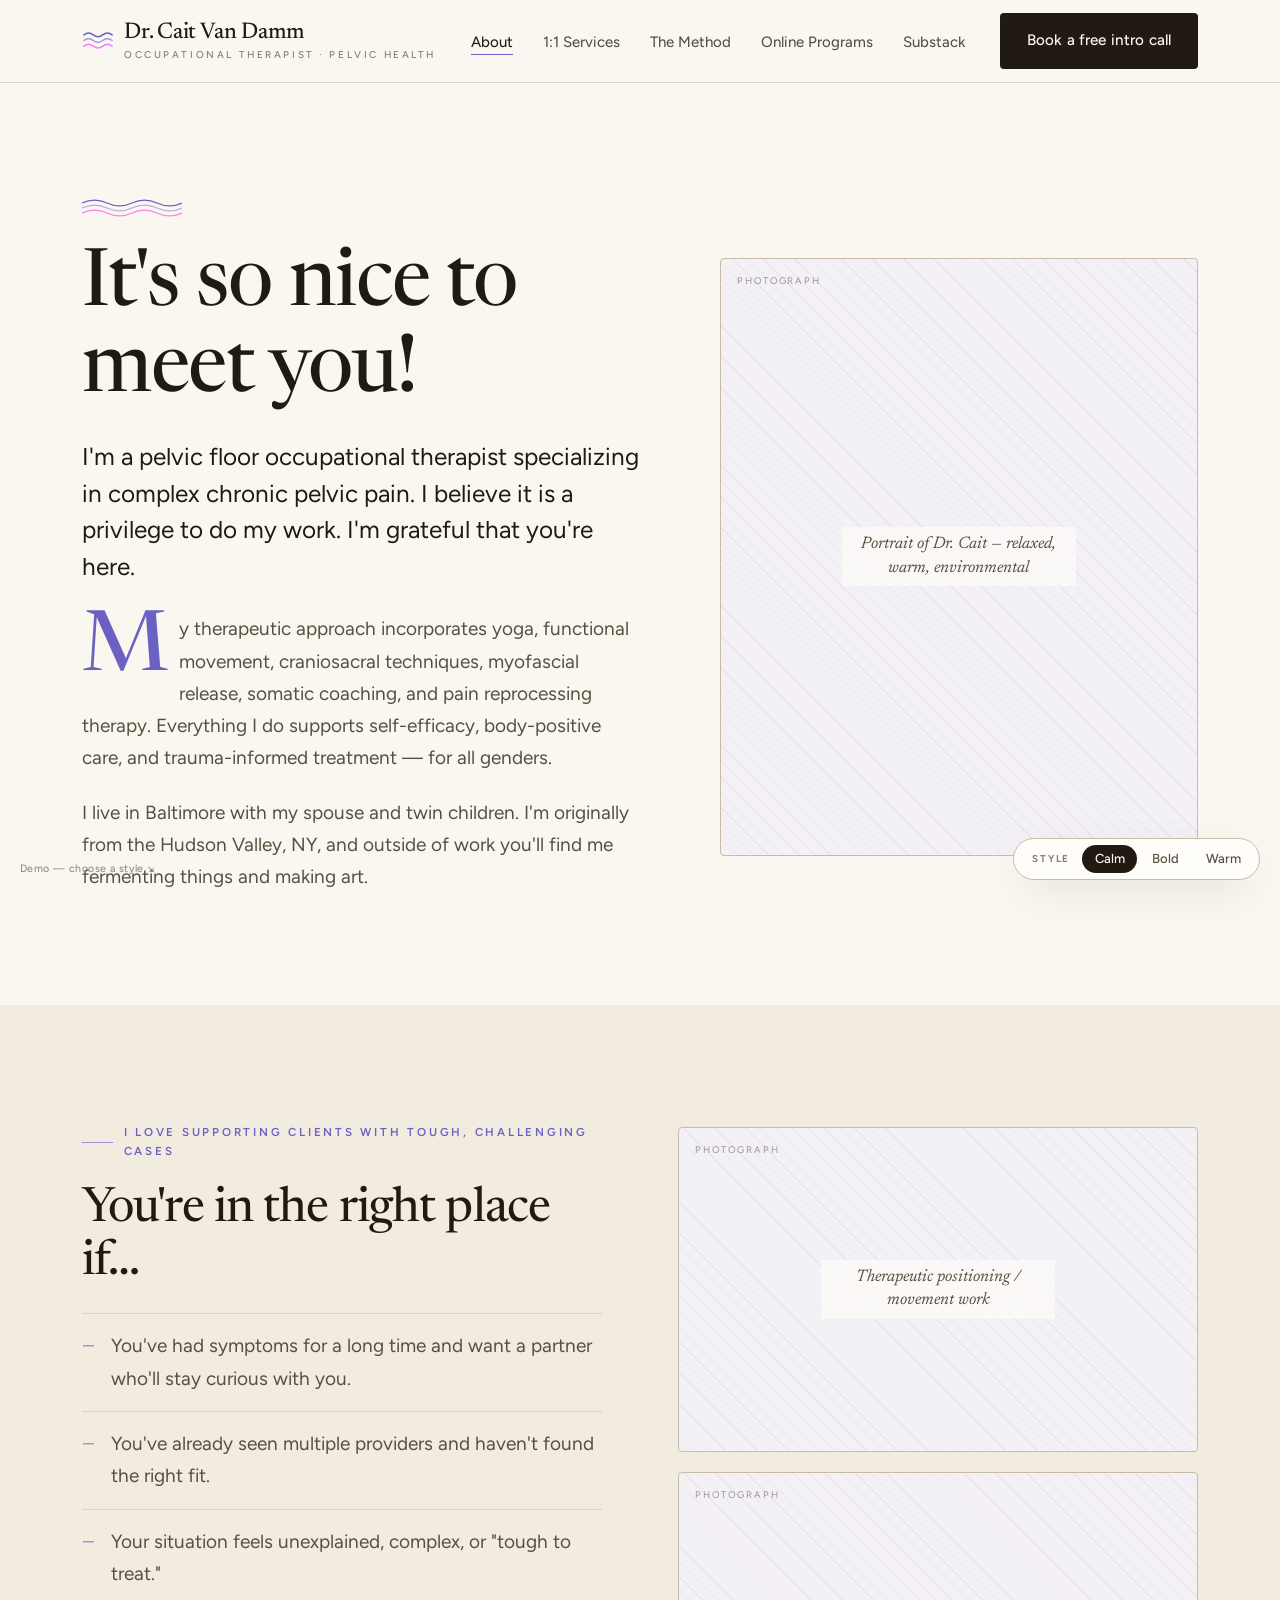
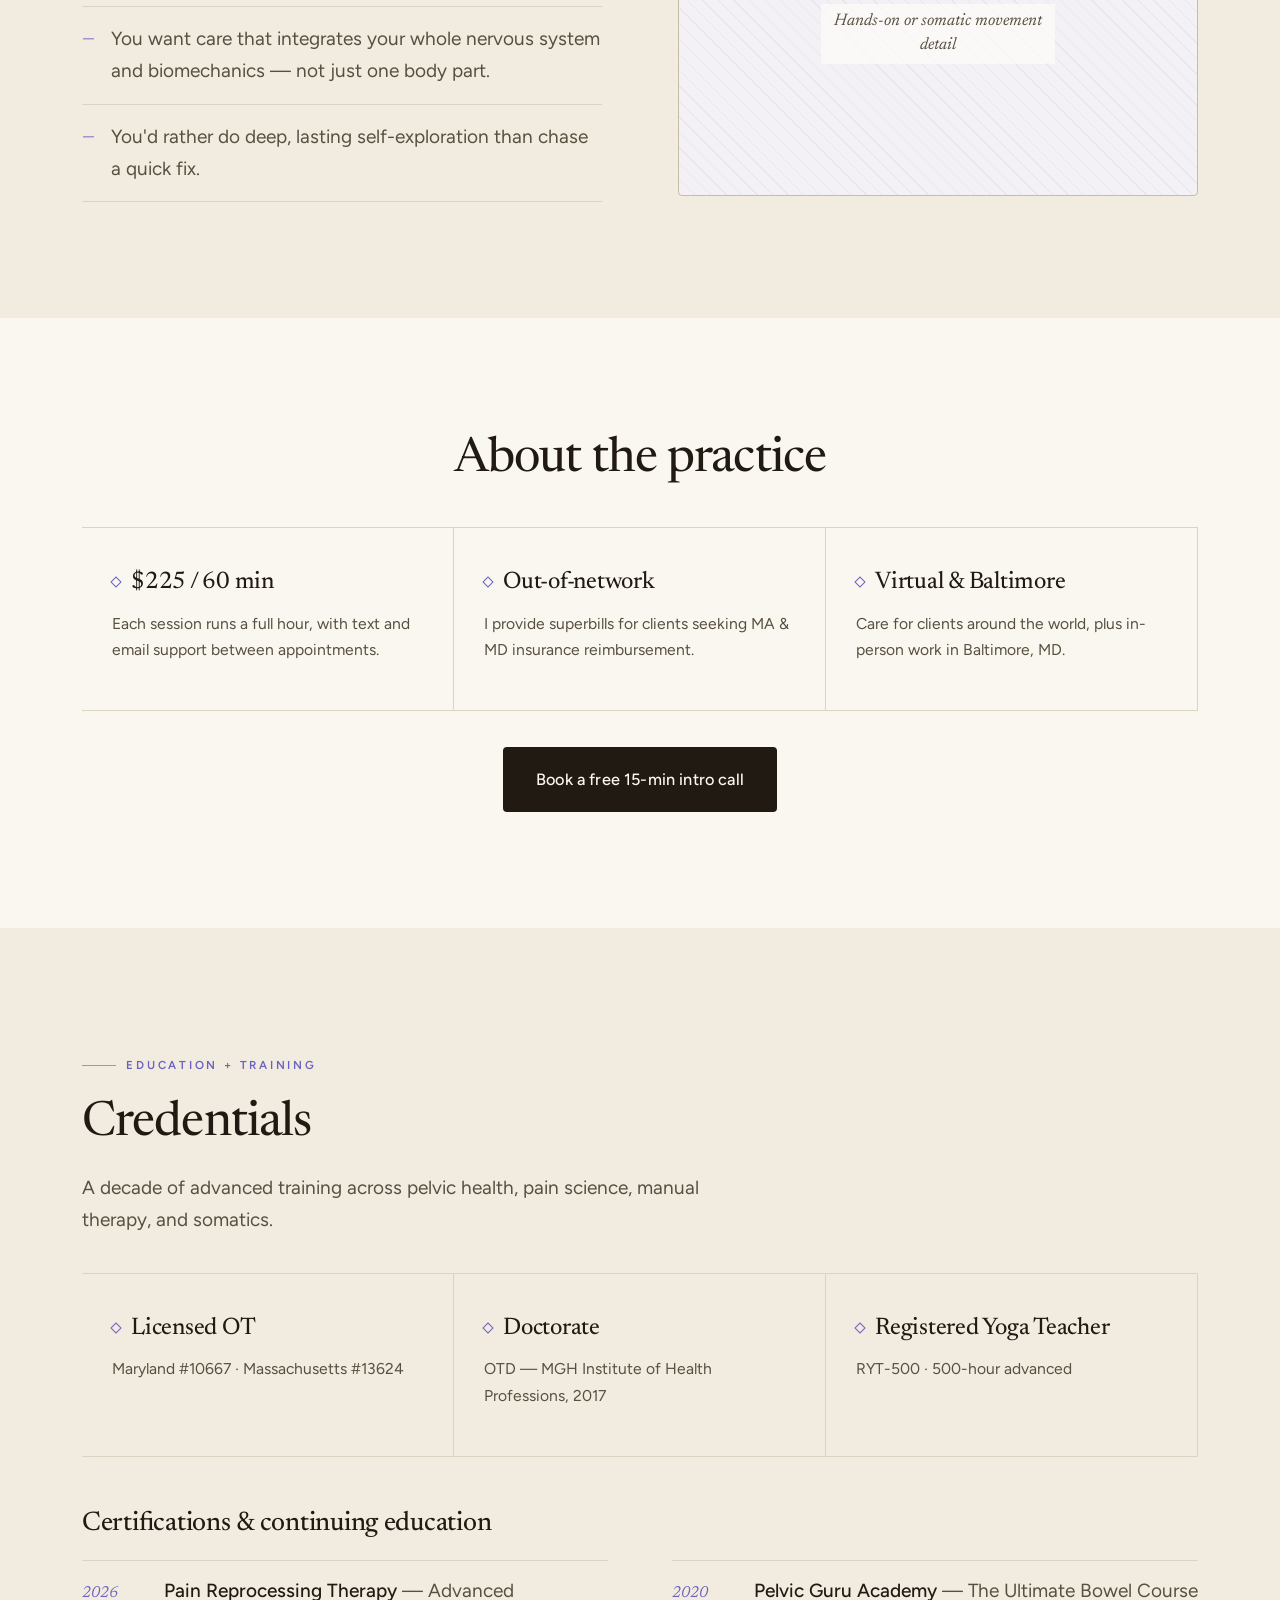
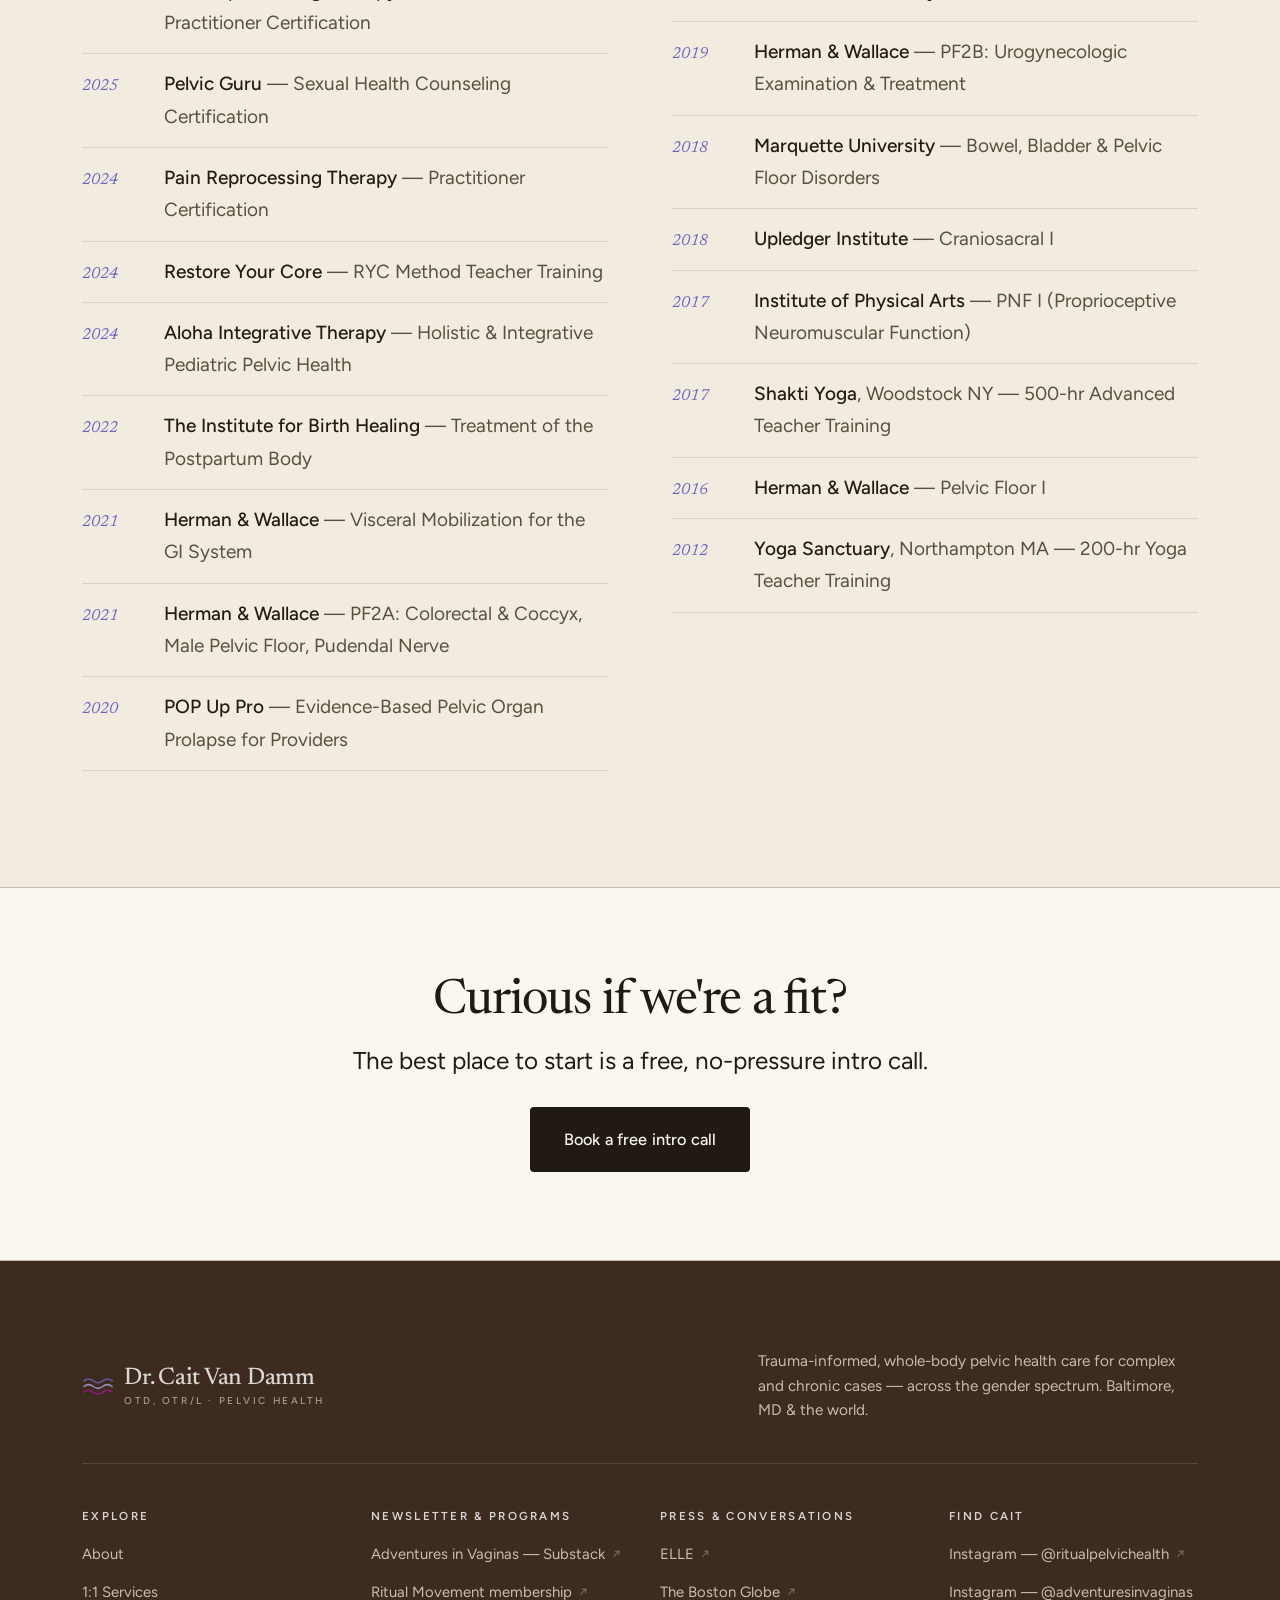
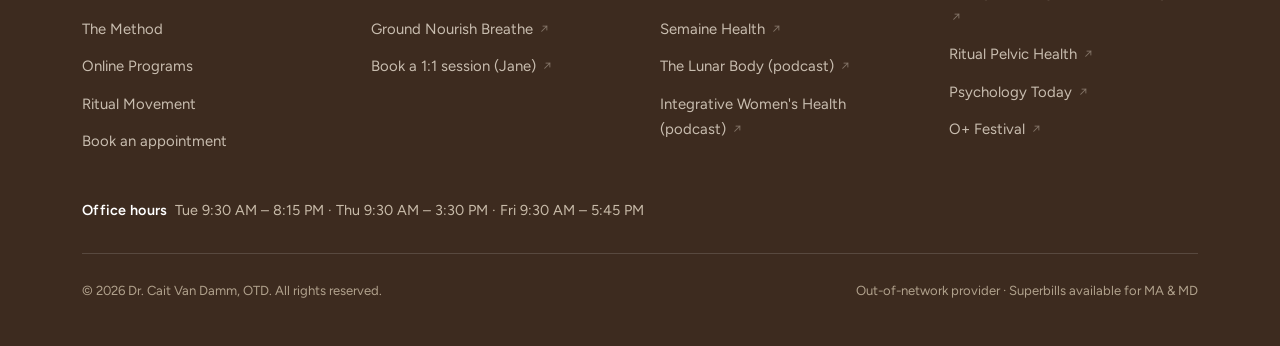
==== commit 25f6f18f: "Link ELLE logo + footer entry to the article (last open item)" ====
--- a/about.html
+++ b/about.html
@@ -9,7 +9,7 @@
 <link rel="preconnect" href="https://fonts.googleapis.com" />
 <link rel="preconnect" href="https://fonts.gstatic.com" crossorigin />
 <link href="https://fonts.googleapis.com/css2?family=Newsreader:ital,opsz,wght@0,6..72,400..600;1,6..72,400..500&family=Figtree:wght@400;500;600;700&display=swap" rel="stylesheet" />
-<link rel="stylesheet" href="styles.css?v=20260611-8" />
+<link rel="stylesheet" href="styles.css?v=20260611-10" />
 <link rel="icon" href="mark.svg" type="image/svg+xml" />
 <meta name="theme-color" content="#3115E5" />
 <meta property="og:type" content="website" />
@@ -179,7 +179,7 @@
       <div>
         <h4>Press &amp; Conversations</h4>
         <ul>
-          <li><a href="https://www.bostonglobe.com/2023/08/11/lifestyle/leaking-secret-sometimes-its-hard-be-woman/" target="_blank" rel="noopener">The Boston Globe <span class="ext">&#8599;</span></a></li>
+          <li><a href="https://www.elle.com/beauty/health-fitness/a60759697/pregnancy-birth-postpartum-free-low-cost-birthing-resources-guide/" target="_blank" rel="noopener">ELLE <span class="ext">&#8599;</span></a></li><li><a href="https://www.bostonglobe.com/2023/08/11/lifestyle/leaking-secret-sometimes-its-hard-be-woman/" target="_blank" rel="noopener">The Boston Globe <span class="ext">&#8599;</span></a></li>
           <li><a href="https://www.semainehealth.com/blogs/science/tete-a-tete-with-dr-cait-van-damm" target="_blank" rel="noopener">Semaine Health <span class="ext">&#8599;</span></a></li>
           <li><a href="https://podcasts.apple.com/us/podcast/pelvic-health-with-dr-cait-van-damm/id1547996664?i=1000583938826" target="_blank" rel="noopener">The Lunar Body (podcast) <span class="ext">&#8599;</span></a></li>
           <li><a href="https://integrativewomenshealthinstitute.com/what-gets-missed-for-chronic-illness-healing-how-simple-unsexy-tools-create-sustainable-recovery-with-robin-randisi-cait-van-damm/" target="_blank" rel="noopener">Integrative Women&#39;s Health (podcast) <span class="ext">&#8599;</span></a></li>
--- a/styles.css
+++ b/styles.css
@@ -306,12 +306,19 @@
    get a soft, breathing icon frame. */
 .logos { display: flex; flex-wrap: wrap; align-items: center; justify-content: center; gap: clamp(30px, 4.5vw, 62px); margin-top: 42px; }
 .logos a, .logos > span { display: inline-flex; align-items: center; }
-.logo-img { max-height: 56px; width: auto; max-width: 300px; object-fit: contain; display: block; transition: opacity .25s ease, border-color .25s ease; }
+.logo-img { max-height: 56px; width: auto; max-width: 300px; object-fit: contain; display: block; transition: opacity .25s ease; }
+/* free-standing square-ish logos — no frame, soft corners; sized per logo */
+.logo-img--icon { max-width: 220px; border-radius: 10px; }
+.logo-img--icon.is-semaine { max-height: 112px; }  /* 2x */
+.logo-img--icon.is-iwhi    { max-height: 84px; }   /* 1.5x */
+.logo-img--icon.is-lunar   { max-height: 70px; }   /* 1.25x */
 .logos a:hover .logo-img { opacity: .62; }
-.logo-img--framed { max-height: none; height: 76px; max-width: 160px; padding: 7px; box-sizing: border-box;
-                    background: #fff; border: 1px solid var(--line-strong); border-radius: 16px; }
-.logos a:hover .logo-img--framed { opacity: 1; border-color: var(--accent); }
-@media (max-width: 620px) { .logo-img { max-height: 42px; max-width: 200px; } .logo-img--framed { height: 64px; } }
+@media (max-width: 620px) {
+  .logo-img { max-height: 42px; max-width: 200px; }
+  .logo-img--icon.is-semaine { max-height: 84px; }
+  .logo-img--icon.is-iwhi { max-height: 62px; }
+  .logo-img--icon.is-lunar { max-height: 52px; }
+}
 
 /* ---- Press inlay (inset panel, itemized) -------------------------------- */
 .inlay { background: var(--surface); border: 1px solid var(--line-strong); border-radius: var(--radius); padding: clamp(30px, 4.5vw, 58px); box-shadow: inset 0 1px 0 rgba(255,255,255,.4); }
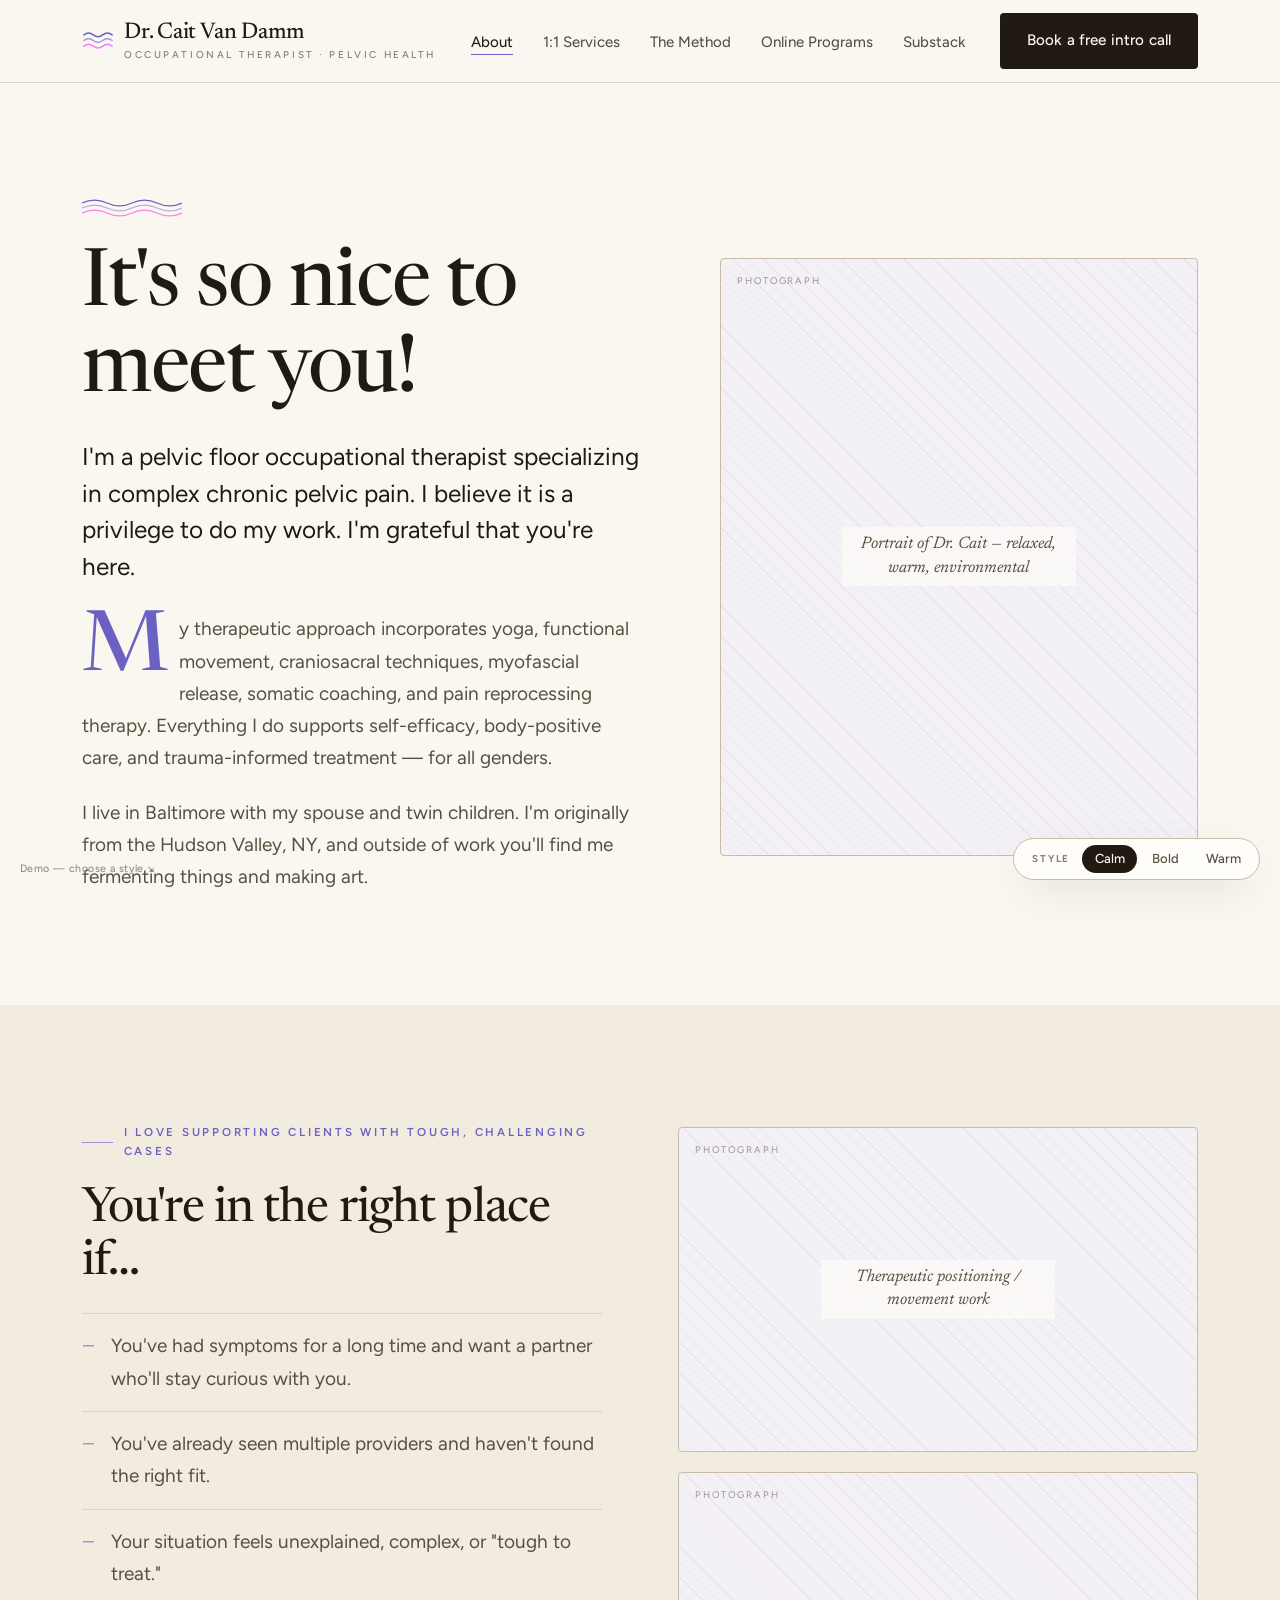
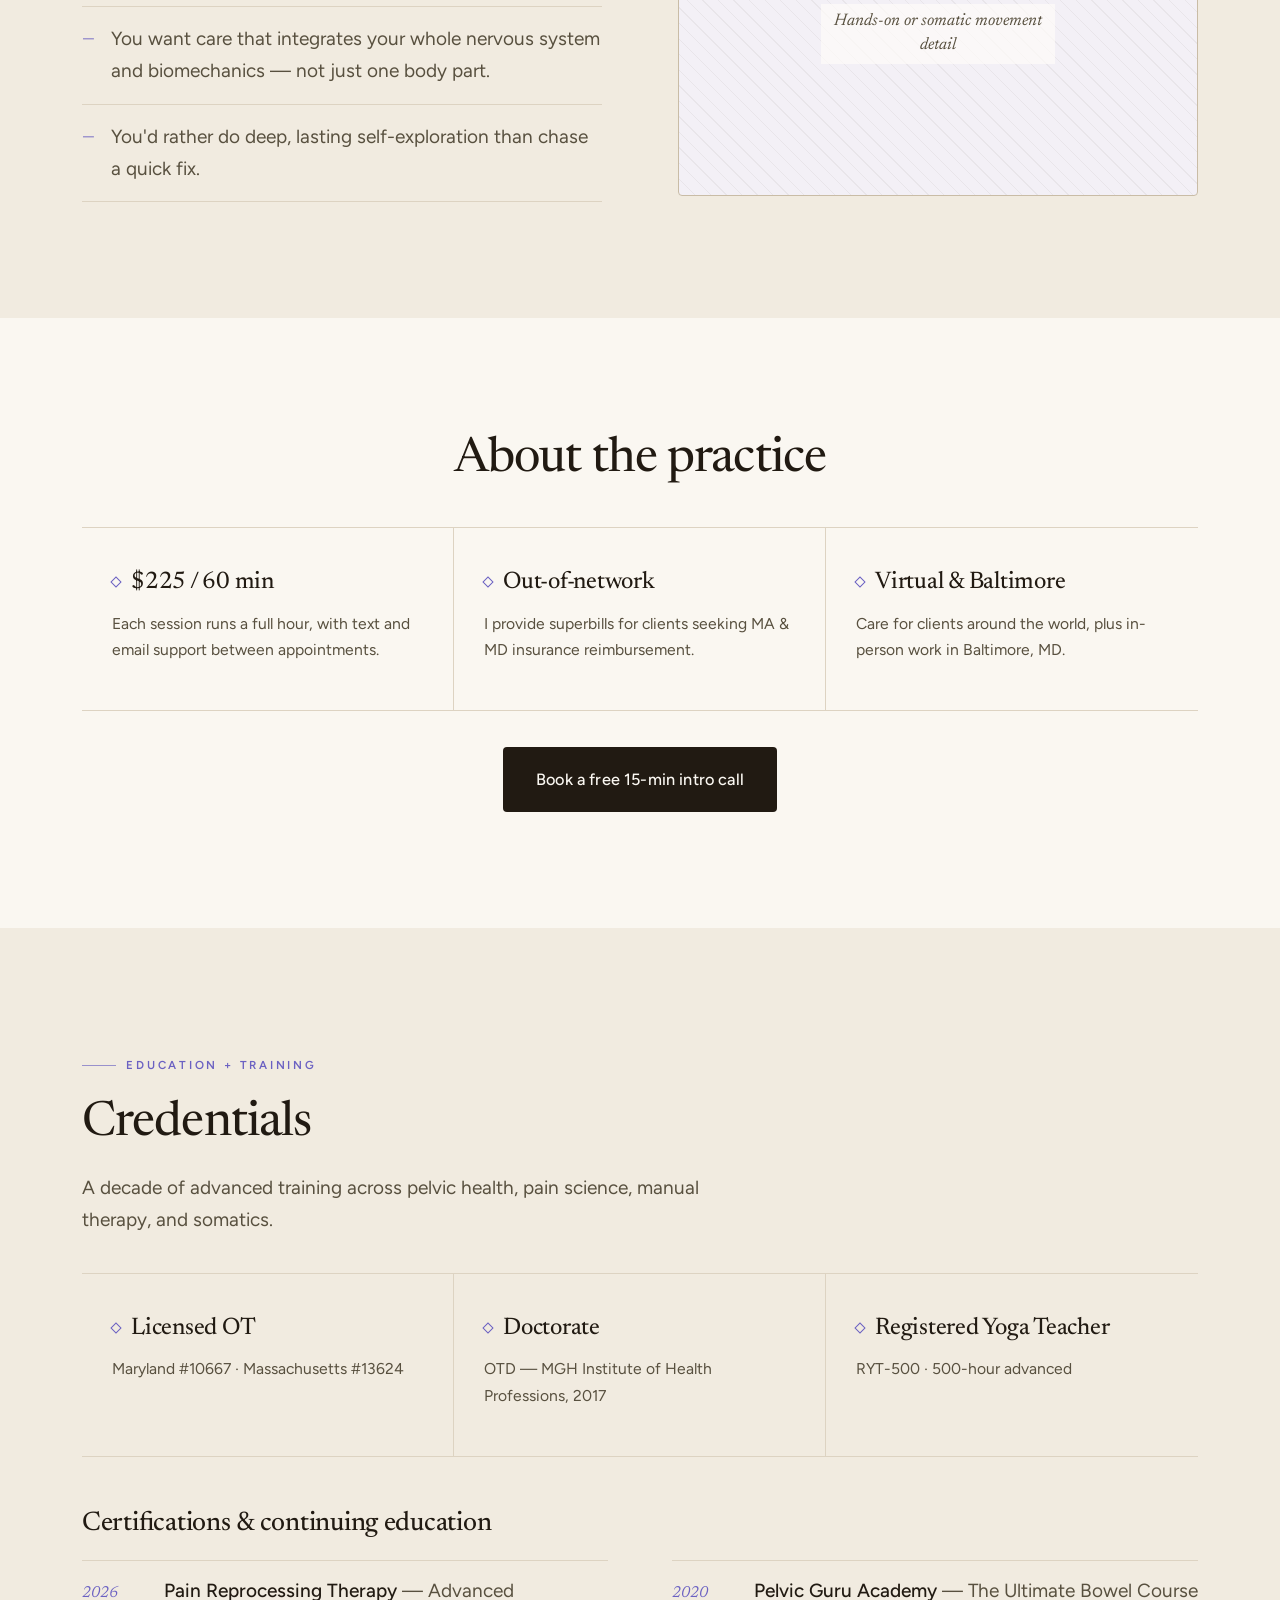
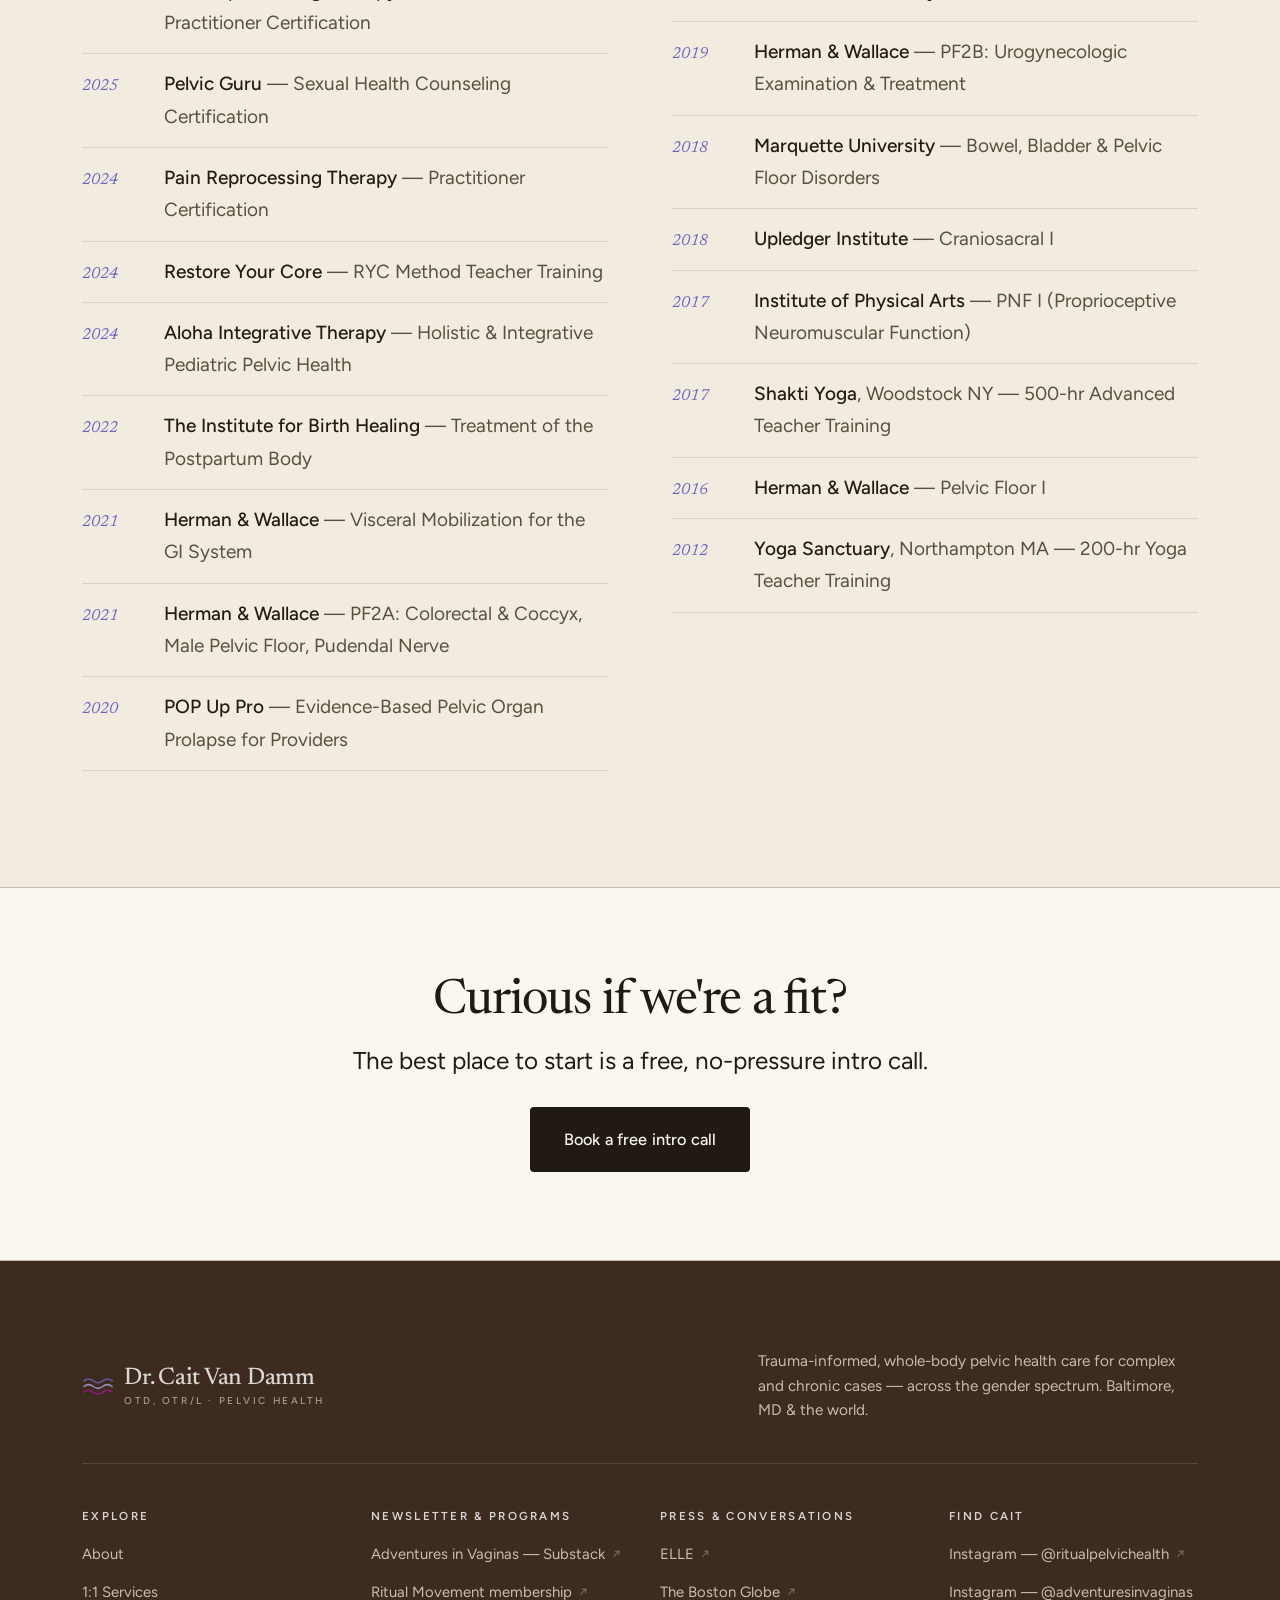
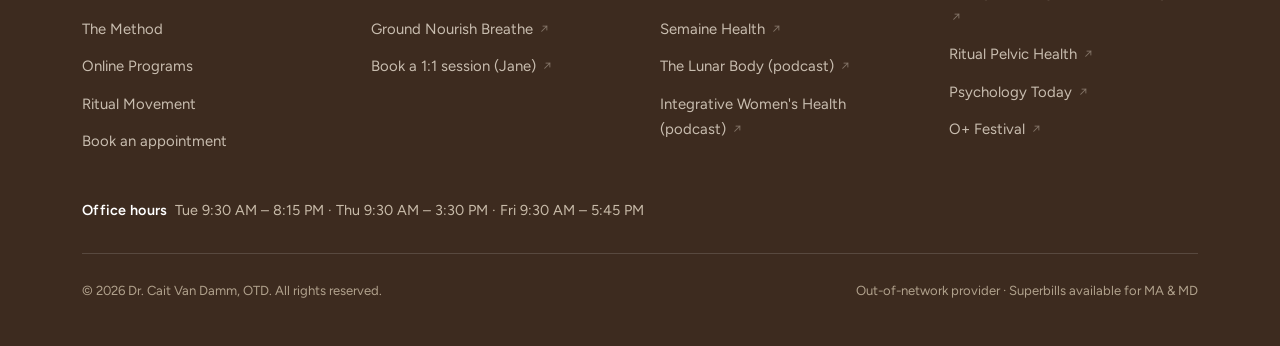
==== commit 4b62d2f4: "Polish pass: anchor scroll-padding, center capped hero leads, focus-visible rings, sticky-header scr" ====
--- a/about.html
+++ b/about.html
@@ -8,8 +8,8 @@
 <meta name="description" content="Meet Dr. Cait Van Damm — a pelvic floor occupational therapist specializing in complex chronic pelvic pain. Education, training, credentials, and how she works." />
 <link rel="preconnect" href="https://fonts.googleapis.com" />
 <link rel="preconnect" href="https://fonts.gstatic.com" crossorigin />
-<link href="https://fonts.googleapis.com/css2?family=Newsreader:ital,opsz,wght@0,6..72,400..600;1,6..72,400..500&family=Figtree:wght@400;500;600;700&display=swap" rel="stylesheet" />
-<link rel="stylesheet" href="styles.css?v=20260611-10" />
+<link href="https://fonts.googleapis.com/css2?family=Newsreader:ital,opsz,wght@0,6..72,400..600;1,6..72,400..520&family=Figtree:wght@400;450;500;600&display=swap" rel="stylesheet" />
+<link rel="stylesheet" href="styles.css?v=20260611-13" />
 <link rel="icon" href="mark.svg" type="image/svg+xml" />
 <meta name="theme-color" content="#3115E5" />
 <meta property="og:type" content="website" />
@@ -208,6 +208,6 @@
 
 
 <div class="stamp">Demo — choose a style ↘</div>
-<script src="app.js"></script>
+<script src="app.js?v=20260611-13"></script>
 </body>
 </html>
--- a/styles.css
+++ b/styles.css
@@ -80,7 +80,7 @@
 
 /* ---- Base --------------------------------------------------------------- */
 *, *::before, *::after { box-sizing: border-box; }
-html { -webkit-text-size-adjust: 100%; scroll-behavior: smooth; }
+html { -webkit-text-size-adjust: 100%; scroll-behavior: smooth; scroll-padding-top: 104px; }
 body {
   margin: 0;
   font-family: var(--sans);
@@ -97,6 +97,10 @@
 img { max-width: 100%; display: block; }
 a { color: inherit; }
 ::selection { background: var(--accent-soft); color: #1a1208; }
+/* visible keyboard focus (accessibility) — not shown for mouse users */
+:focus-visible { outline: 2px solid var(--accent); outline-offset: 3px; border-radius: 3px; }
+.btn:focus-visible { outline-offset: 3px; }
+:focus:not(:focus-visible) { outline: none; }
 
 h1, h2, h3, h4 {
   font-family: var(--serif);
@@ -124,6 +128,7 @@
 .measure { max-width: var(--measure); }
 .center { text-align: center; }
 .center .measure, .measure.mx { margin-left: auto; margin-right: auto; }
+.center .lead { margin-left: auto; margin-right: auto; }   /* center width-capped lead on centered heroes */
 
 /* ---- Editorial eyebrow: small caps + leading rule ----------------------- */
 .eyebrow {
@@ -171,8 +176,9 @@
 .btn-row { display: flex; flex-wrap: wrap; gap: 22px; align-items: center; }
 
 /* ---- Header / nav ------------------------------------------------------- */
-.site-header { position: sticky; top: 0; z-index: 50; background: color-mix(in srgb, var(--bg) 90%, transparent); backdrop-filter: saturate(1.2) blur(12px); border-bottom: 1px solid var(--line); }
-.nav { display: flex; align-items: center; justify-content: space-between; height: 82px; }
+.site-header { position: sticky; top: 0; z-index: 50; background: color-mix(in srgb, var(--bg) 90%, transparent); backdrop-filter: saturate(1.2) blur(12px); border-bottom: 1px solid var(--line); transition: box-shadow .3s ease, background .3s ease; }
+.site-header.is-scrolled { box-shadow: 0 10px 30px -22px rgba(40,30,20,.5); background: color-mix(in srgb, var(--bg) 96%, transparent); }
+.nav { display: flex; align-items: center; justify-content: space-between; min-height: 82px; }
 .brand { display: flex; align-items: center; gap: 10px; line-height: 1; text-decoration: none; color: var(--text); }
 .brand-mark { width: 32px; height: 19px; flex: none; }
 .brand-text { display: flex; flex-direction: column; line-height: 1; }
@@ -310,14 +316,14 @@
 /* free-standing square-ish logos — no frame, soft corners; sized per logo */
 .logo-img--icon { max-width: 220px; border-radius: 10px; }
 .logo-img--icon.is-semaine { max-height: 112px; }  /* 2x */
+.logo-img--icon.is-lunar   { max-height: 112px; }  /* 2x */
 .logo-img--icon.is-iwhi    { max-height: 84px; }   /* 1.5x */
-.logo-img--icon.is-lunar   { max-height: 70px; }   /* 1.25x */
 .logos a:hover .logo-img { opacity: .62; }
 @media (max-width: 620px) {
   .logo-img { max-height: 42px; max-width: 200px; }
   .logo-img--icon.is-semaine { max-height: 84px; }
+  .logo-img--icon.is-lunar { max-height: 84px; }
   .logo-img--icon.is-iwhi { max-height: 62px; }
-  .logo-img--icon.is-lunar { max-height: 52px; }
 }
 
 /* ---- Press inlay (inset panel, itemized) -------------------------------- */
@@ -343,6 +349,7 @@
 .detail-band a.item:hover { background: color-mix(in srgb, var(--accent-soft) 9%, transparent); }
 .detail-band .item b { font-family: var(--serif); font-weight: 460; font-size: 1.5rem; display: block; margin-bottom: 8px; letter-spacing: -.01em; }
 .detail-band .item p { font-size: .98rem; margin: 0 0 12px; }
+.detail-band .item:last-child { border-right: 0; }
 
 /* ---- Wave motif (calm waves, subtle) ------------------------------------ */
 .wave { display: block; width: 100px; height: 20px; margin: 0 0 26px; }
@@ -411,6 +418,7 @@
   .split--flip .split-media { order: 0; }
   .cards--3 { grid-template-columns: 1fr; }
   .detail-band { grid-template-columns: 1fr; }
+  .detail-band .item { border-right: 0; padding-right: 0; }
   .quotes-grid { grid-template-columns: 1fr; gap: 36px; }
   .index-row { grid-template-columns: 3rem 1fr; gap: 8px 20px; }
   .index-row p { grid-column: 2; }
@@ -420,7 +428,7 @@
   .footer-head { flex-direction: column; align-items: flex-start; }
   .nav-links, .nav-cta .btn { display: none; }
   .nav-toggle { display: block; }
-  .nav[data-open="true"] + .mobile-menu { display: block; }
+  .site-header[data-open="true"] .mobile-menu { display: block; }
 }
 @media (max-width: 620px) {
   body { font-size: 18px; }
@@ -432,10 +440,13 @@
   .featured a, .featured span { padding: 4px 16px; }
   .theme-switch b { display: none; }
   .container { padding: 0 22px; }
+  .brand-text > span { display: none; }   /* tidy mobile header — name only */
+  .brand-text b { font-size: 1.28rem; }
 }
 
 /* ---- Mobile menu -------------------------------------------------------- */
 .mobile-menu { display: none; background: var(--surface); border-bottom: 1px solid var(--line); padding: 8px 0 24px; }
 .mobile-menu ul { list-style: none; margin: 0; padding: 0 32px; display: grid; gap: 0; }
 .mobile-menu a { display: block; padding: 16px 0; text-decoration: none; color: var(--text); font-family: var(--serif); font-size: 1.2rem; border-bottom: 1px solid var(--line); }
-.mobile-menu .btn { margin: 20px 32px 0; }
+.mobile-menu .btn { margin: 20px 32px 0; justify-content: center; }
+.mobile-menu .btn--primary { color: var(--primary-ink); }
